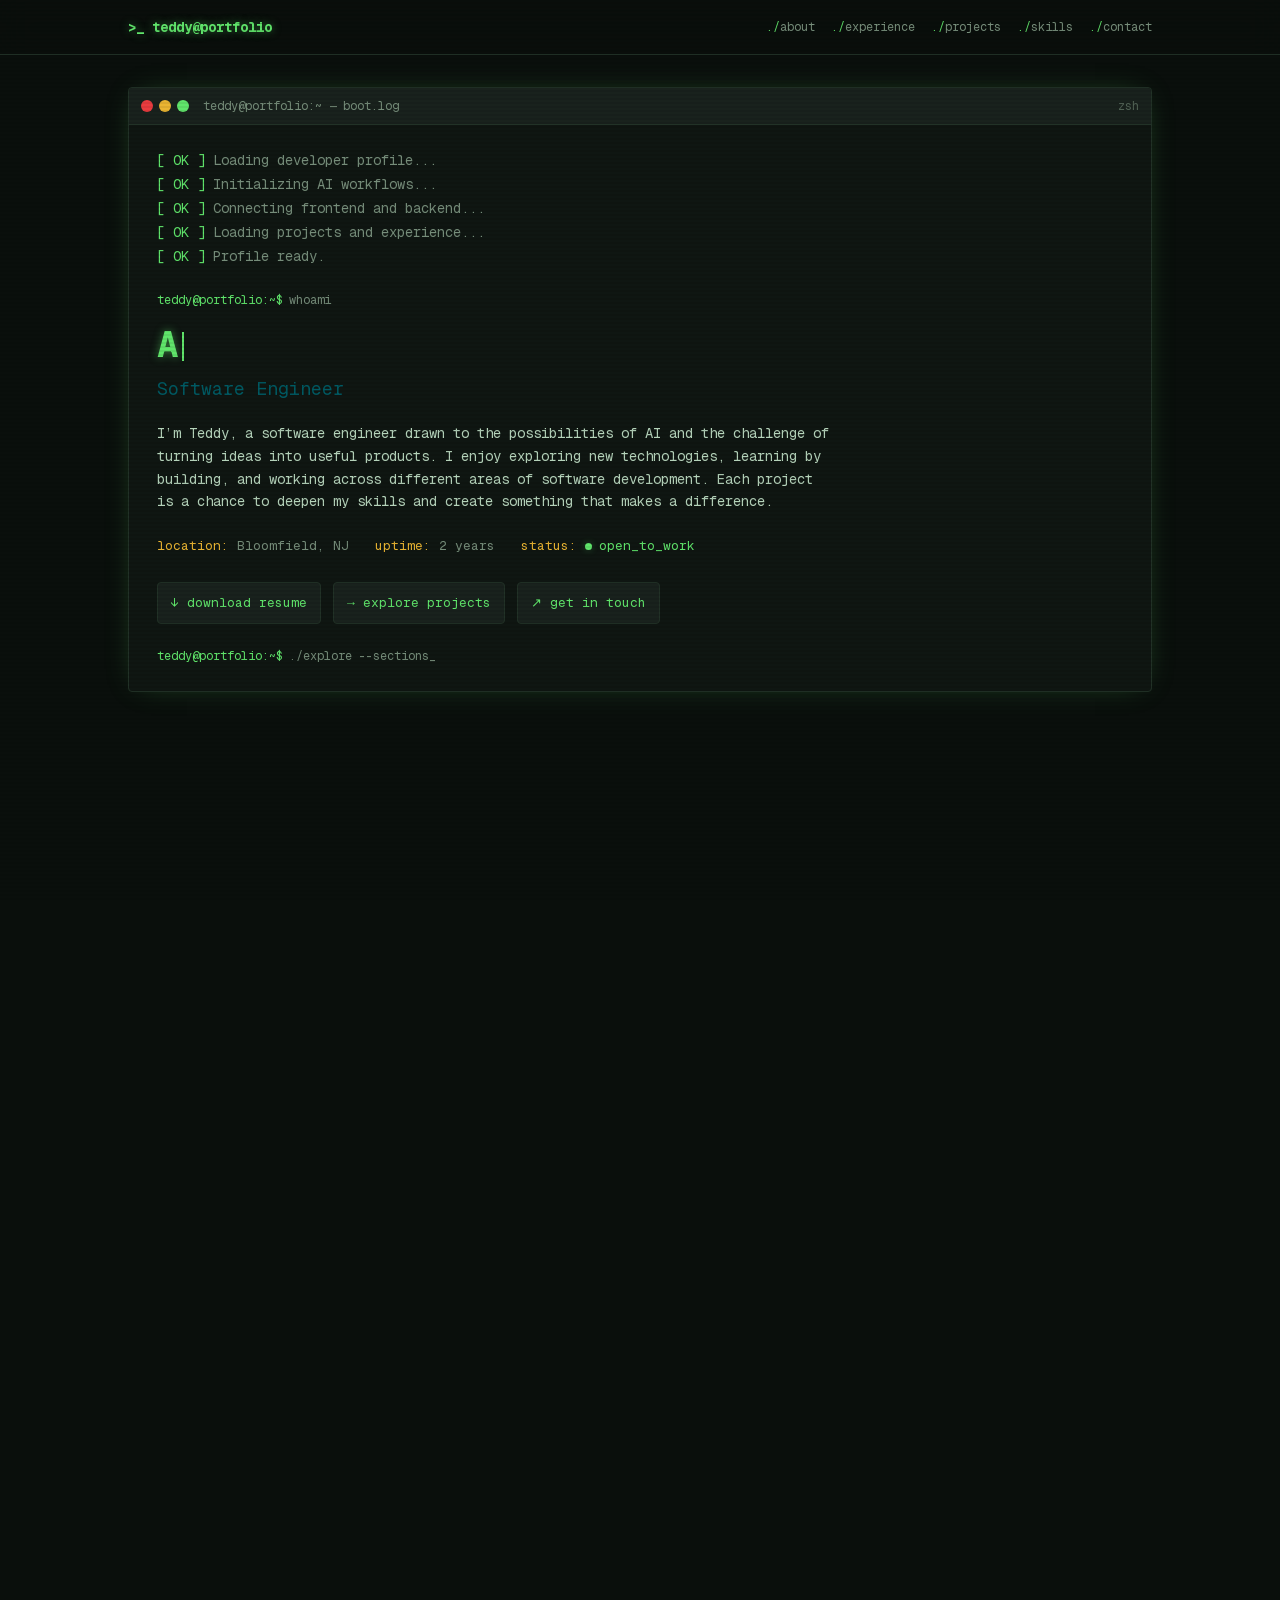
==== docs/index.html @ 69de21fc "Update experience terminal command" ====
<!doctype html><html lang="en"><head>
<meta charset="utf-8"><meta name="viewport" content="width=device-width,initial-scale=1">
<title>Teddy Luu | Software Engineer</title><meta name="description" content="Teddy Luu’s portfolio: AI platforms, full-stack engineering, and selected projects."><meta name="theme-color" content="#0a0f0c">
<link rel="icon" href="favicon.svg" type="image/svg+xml"><link rel="stylesheet" href="styles.css"><link rel="stylesheet" href="typewriter.css?v=2"><link rel="stylesheet" href="terminal.css?v=bio-typography">
<script src="boot-sequence.js?v=kata-sequence"></script></head><body><a class="skip" href="#main">Skip to content</a>
<header class="terminal-nav"><div class="nav-inner"><a class="wordmark" href="#about" aria-label="Anh Luu (Teddy) home">&gt;_ teddy@portfolio</a><nav aria-label="Main navigation"><a href="#about"><span class="nav-prefix">./</span>about</a><a href="#experience"><span class="nav-prefix">./</span>experience</a><a href="#work"><span class="nav-prefix">./</span>projects</a><a href="#tech-stack"><span class="nav-prefix">./</span>skills</a><a href="#contact"><span class="nav-prefix">./</span>contact</a></nav></div></header>
<main id="main" class="terminal-main">
<section id="about" class="terminal-window" aria-label="About Teddy"><header class="window-bar"><div class="window-dots" aria-hidden="true"><i></i><i></i><i></i></div><span>teddy@portfolio:~ — boot.log</span><span class="window-shell" aria-hidden="true">zsh</span></header><div class="window-body"><div class="boot-log" aria-label="Profile startup"><p class="boot-log-line" style="--boot-step:0"><span>[ OK ]</span> Loading developer profile...</p><p class="boot-log-line" style="--boot-step:1"><span>[ OK ]</span> Initializing AI workflows...</p><p class="boot-log-line" style="--boot-step:2"><span>[ OK ]</span> Connecting frontend and backend...</p><p class="boot-log-line" style="--boot-step:3"><span>[ OK ]</span> Loading projects and experience...</p><p class="boot-log-line" style="--boot-step:4"><span>[ OK ]</span> Profile ready.</p></div><p class="prompt whoami-prompt"><span>teddy@portfolio:~$</span> <code>whoami</code></p><h1 class="typed-heading" aria-label="Anh Luu (Teddy)"><span class="name-typewriter" data-typewriter="Anh Luu (Teddy)" aria-hidden="true"><span class="name-line"><span class="name-typed">Anh Luu (Teddy)</span><span class="name-cursor"></span></span></span></h1><p class="profile-role">Software Engineer</p><p class="bio">I’m Teddy, a software engineer drawn to the possibilities of AI and the challenge of turning ideas into useful products. I enjoy exploring new technologies, learning by building, and working across different areas of software development. Each project is a chance to deepen my skills and create something that makes a difference.</p><dl class="profile-meta"><div><dt>location:</dt><dd>Bloomfield, NJ</dd></div><div><dt>uptime:</dt><dd>2 years</dd></div><div><dt>status:</dt><dd class="work-status"><span class="status-dot" aria-hidden="true"></span>open_to_work</dd></div></dl><div class="boot-actions"><a href="Teddy_Luu_Resume.pdf?v=5e0f834089db" download>↓ download resume</a><a href="#work">→ explore projects</a><a href="mailto:anhluu1114@gmail.com">↗ get in touch</a></div><p class="boot-explore-prompt"><span>teddy@portfolio:~$</span> <a href="#experience" aria-label="Explore portfolio sections">./explore --sections<span class="explore-cursor" aria-hidden="true">_</span></a></p></div></section>
<section id="experience" class="terminal-window" aria-label="Experience"><header class="window-bar"><div class="window-dots" aria-hidden="true"><i></i><i></i><i></i></div><span>~/experience</span><span class="window-shell" aria-hidden="true">zsh</span></header><div class="window-body"><p class="prompt"><span>teddy@portfolio</span><b>:~$</b> <code>cat experience/career.log</code></p><div class="career-log"><article class="log-entry"><div class="log-meta"><span class="commit">01</span><span>Aug 2024 — Present</span></div><div class="log-body"><h3>Software Engineer · AI Platform</h3><p class="company">Venera AI</p><ul><li>Built an AI health-monitoring agent supporting 100K+ elderly patients, reducing manual follow-up work by 20%.</li><li>Increased active engagement by 10% through chatbot features including speech-to-text, prompt suggestions, uploads, and chat history.</li><li>Developed a reusable Next.js UI system and helped deliver sub-second load times with a 95+ Lighthouse score.</li></ul></div></article><article class="log-entry"><div class="log-meta"><span class="commit">02</span><span>Feb — Apr 2026</span></div><div class="log-body"><h3>Software Engineer Extern</h3><p class="company">Pfizer</p><ul><li>Built an automated Python OCR pipeline to extract medication and compliance fields, reducing manual processing time by 25%.</li><li>Combined LlamaIndex and Mistral retrieval with a Streamlit interface to analyze compliance documents and reduce evaluation time by 15%.</li></ul></div></article><article class="log-entry"><div class="log-meta"><span class="commit">03</span><span>Jun — Aug 2024</span></div><div class="log-body"><h3>Software Engineering Intern</h3><p class="company">Fundy.asia</p><ul><li>Developed modular React components and TypeScript hooks, reducing dashboard load time by 30% for 1,000+ users.</li><li>Built secure FastAPI services for transaction validation and cashback calculations, cutting manual reconciliation time by 25%.</li></ul></div></article><article class="log-entry"><div class="log-meta"><span class="commit">04</span><span>Aug — Dec 2023</span></div><div class="log-body"><h3>Undergraduate Researcher</h3><p class="company">Advancing Machine and Human Reasoning Lab</p><ul><li>Automated gameplay data normalization and feature extraction with Python and Pandas, reducing preparation time by 40%.</li><li>Built reproducible NumPy, scikit-learn, and Jupyter workflows to evaluate psychometric models alongside AI and LLM approaches.</li></ul></div></article><article class="log-entry"><div class="log-meta"><span class="commit">05</span><span>Jun — Aug 2022</span></div><div class="log-body"><h3>Software Engineering Intern</h3><p class="company">Baidu USA</p><ul><li>Benchmarked AI accelerators for an autonomous driving platform, measuring latency and TOPS across vendor evaluation boards.</li><li>Adapted PyTorch and Caffe inference pipelines and automated hardware evaluation workflows for Groq, Hailo, and Synopsys.</li></ul></div></article></div></div></section>
<section id="work" class="terminal-window" aria-label="Selected projects"><header class="window-bar"><div class="window-dots" aria-hidden="true"><i></i><i></i><i></i></div><span>~/projects</span><span class="window-shell" aria-hidden="true">zsh</span></header><div class="window-body"><p class="prompt"><span>teddy@portfolio</span><b>:~$</b> <code>ls projects/ --details</code></p><details class="project-folder"><summary><svg class="folder-icon" aria-hidden="true" xmlns="http://www.w3.org/2000/svg" width="16" height="16" viewBox="0 0 24 24" fill="none" stroke="currentColor" stroke-width="2" stroke-linecap="round" stroke-linejoin="round"><path d="M18 19a5 5 0 0 1-5-5v8"/><path d="M9 20H4a2 2 0 0 1-2-2V5a2 2 0 0 1 2-2h3.9a2 2 0 0 1 1.69.9l.81 1.2a2 2 0 0 0 1.67.9H20a2 2 0 0 1 2 2v5"/><circle cx="13" cy="12" r="2"/><circle cx="20" cy="19" r="2"/></svg><span>agentic-shopping-assistance/</span><span class="folder-note">AI AGENTS</span></summary><div class="folder-content"><div class="project-copy"><h3>Agentic Shopping Assistance</h3><p>A multi-agent shopping system that brings discovery, evidence-based reviews, and confident product comparisons together. Led a team of four.</p><div class="tags"><span>LangGraph</span><span>Amazon Nova</span><span>Next.js</span><span>RAG</span></div><a class="repo-link" href="https://devpost.com/software/agentic-shopping-assitance" target="_blank" rel="noopener noreferrer">View on Devpost ↗</a></div><a class="project-preview" href="https://devpost.com/software/agentic-shopping-assitance" target="_blank" rel="noopener noreferrer" aria-label="View Agentic Shopping Assistance"><div class="project-art shopping" aria-hidden="true"><div class="art-caption">MULTI-AGENT SHOPPING INTELLIGENCE</div><div class="agent-orbit"><div class="orbit o1"></div><div class="orbit o2"></div><div class="agent-core">a<span>✳</span></div><span class="node n1">Discover</span><span class="node n2">Compare</span><span class="node n3">Validate</span></div><span class="art-bottom">AMAZON NOVA AI HACKATHON</span><span class="round-arrow">↗</span></div></a></div></details><details class="project-folder"><summary><svg class="folder-icon" aria-hidden="true" xmlns="http://www.w3.org/2000/svg" width="16" height="16" viewBox="0 0 24 24" fill="none" stroke="currentColor" stroke-width="2" stroke-linecap="round" stroke-linejoin="round"><path d="M18 19a5 5 0 0 1-5-5v8"/><path d="M9 20H4a2 2 0 0 1-2-2V5a2 2 0 0 1 2-2h3.9a2 2 0 0 1 1.69.9l.81 1.2a2 2 0 0 0 1.67.9H20a2 2 0 0 1 2 2v5"/><circle cx="13" cy="12" r="2"/><circle cx="20" cy="19" r="2"/></svg><span>chrysos-trading-simulator/</span><span class="folder-note">MOBILE APP</span></summary><div class="folder-content"><div class="project-copy"><h3>Chrysos Trading Simulator</h3><p>A cross-platform paper-trading app with live crypto prices, portfolio tracking, and a virtual trading engine supporting 500+ simulated trades.</p><div class="tags"><span>React Native</span><span>TypeScript</span><span>Supabase</span><span>CoinGecko</span></div><a class="repo-link" href="https://github.com/anhluu14/chrysos-trading-simulator-app" target="_blank" rel="noopener noreferrer">View repository ↗</a></div><a class="project-preview" href="https://github.com/anhluu14/chrysos-trading-simulator-app" target="_blank" rel="noopener noreferrer" aria-label="View Chrysos Trading Simulator"><div class="project-art trading" aria-hidden="true"><div class="art-caption">CRYPTO PAPER TRADING</div><div class="trade-visual"><span class="trade-symbol">₿</span><svg viewBox="0 0 460 150" fill="none"><path d="M0 125L32 112L60 125L95 82L125 94L154 71L185 99L217 54L249 70L281 37L310 57L348 23L380 36L415 5L460 18" stroke="currentColor" stroke-width="3"/><path d="M0 145H460M0 95H460M0 45H460" stroke="currentColor" opacity=".12"/></svg><div class="trade-small">RESEARCH. TRADE. LEARN.</div></div><span class="art-bottom">CH R Y S O S <span class="tiny">/</span> TRADING SIMULATOR</span><span class="round-arrow">↗</span></div></a></div></details></div></section>
<section id="tech-stack" class="terminal-window" aria-label="Skills grouped by category"><header class="window-bar"><div class="window-dots" aria-hidden="true"><i></i><i></i><i></i></div><span>~/skills</span></header><div class="window-body grouped-skills"><p class="prompt"><span>teddy@portfolio</span><b>:~$</b> <code>ls -group-by=category skills/</code></p><div class="skill-group"><h3><span>group:</span> languages/*</h3><ul><li><span aria-hidden="true">✓</span> java</li><li><span aria-hidden="true">✓</span> python</li><li><span aria-hidden="true">✓</span> c</li><li><span aria-hidden="true">✓</span> c++</li><li><span aria-hidden="true">✓</span> c#</li><li><span aria-hidden="true">✓</span> javascript</li><li><span aria-hidden="true">✓</span> typescript</li><li><span aria-hidden="true">✓</span> bash</li><li><span aria-hidden="true">✓</span> swift</li><li><span aria-hidden="true">✓</span> go</li></ul></div><div class="skill-group"><h3><span>group:</span> frontend/*</h3><ul><li><span aria-hidden="true">✓</span> html</li><li><span aria-hidden="true">✓</span> css</li><li><span aria-hidden="true">✓</span> react</li><li><span aria-hidden="true">✓</span> next.js</li><li><span aria-hidden="true">✓</span> angular</li><li><span aria-hidden="true">✓</span> bootstrap</li></ul></div><div class="skill-group"><h3><span>group:</span> backend/*</h3><ul><li><span aria-hidden="true">✓</span> node.js</li><li><span aria-hidden="true">✓</span> express.js</li><li><span aria-hidden="true">✓</span> fastapi</li><li><span aria-hidden="true">✓</span> spring boot</li><li><span aria-hidden="true">✓</span> .net</li><li><span aria-hidden="true">✓</span> flask</li></ul></div><div class="skill-group"><h3><span>group:</span> mobile/*</h3><ul><li><span aria-hidden="true">✓</span> flutter</li><li><span aria-hidden="true">✓</span> react native</li></ul></div><div class="skill-group"><h3><span>group:</span> databases/*</h3><ul><li><span aria-hidden="true">✓</span> mysql</li><li><span aria-hidden="true">✓</span> firebase realtime</li></ul></div><div class="skill-group"><h3><span>group:</span> cloud_devops/*</h3><ul><li><span aria-hidden="true">✓</span> azure</li><li><span aria-hidden="true">✓</span> aws</li><li><span aria-hidden="true">✓</span> linux</li><li><span aria-hidden="true">✓</span> docker</li><li><span aria-hidden="true">✓</span> ci/cd</li></ul></div><div class="skill-group"><h3><span>group:</span> apis_testing/*</h3><ul><li><span aria-hidden="true">✓</span> websocket</li><li><span aria-hidden="true">✓</span> graphql</li><li><span aria-hidden="true">✓</span> junit</li><li><span aria-hidden="true">✓</span> mockito</li></ul></div><div class="skill-group"><h3><span>group:</span> ai_llm/*</h3><ul><li><span aria-hidden="true">✓</span> llamaindex</li><li><span aria-hidden="true">✓</span> google ai studio</li><li><span aria-hidden="true">✓</span> rag</li><li><span aria-hidden="true">✓</span> hugging face</li></ul></div><div class="skill-group"><h3><span>group:</span> machine_learning_data/*</h3><ul><li><span aria-hidden="true">✓</span> pytorch</li><li><span aria-hidden="true">✓</span> pandas</li><li><span aria-hidden="true">✓</span> tensorflow</li><li><span aria-hidden="true">✓</span> scikit-learn</li><li><span aria-hidden="true">✓</span> numpy</li><li><span aria-hidden="true">✓</span> opencv</li><li><span aria-hidden="true">✓</span> matlab</li></ul></div><p class="skills-end-prompt" aria-hidden="true"><span>$</span> <span class="skills-prompt-cursor">_</span></p></div></section>
<section id="contact" class="terminal-window" aria-label="Contact"><header class="window-bar"><div class="window-dots" aria-hidden="true"><i></i><i></i><i></i></div><span>~/contact</span></header><div class="window-body"><p class="prompt"><span>teddy@portfolio</span><b>:~$</b> <code>contact/init-connection.sh</code></p><p class="contact-intro">Open to software engineering and AI opportunities. Send a packet and I&#39;ll respond within one business day.</p><div class="contact-rows"><a href="mailto:anhluu1114@gmail.com"><svg class="contact-icon" viewBox="0 0 24 24" fill="none" stroke="currentColor" stroke-width="2" stroke-linecap="round" stroke-linejoin="round" aria-hidden="true"><rect x="2" y="4" width="20" height="16" rx="2"/><path d="m22 7-10 6L2 7"/></svg><span class="contact-kind">email</span><span class="contact-value">anhluu1114@gmail.com</span></a><a href="https://github.com/anhluu14" target="_blank" rel="noopener noreferrer"><svg class="contact-icon" viewBox="0 0 24 24" fill="none" stroke="currentColor" stroke-width="2" stroke-linecap="round" stroke-linejoin="round" aria-hidden="true"><path d="m18 16 4-4-4-4M6 8l-4 4 4 4m8.5-12-5 16"/></svg><span class="contact-kind">github</span><span class="contact-value">anhluu14</span></a><a href="https://linkedin.com/in/anh-tuan-luu" target="_blank" rel="noopener noreferrer"><svg class="contact-icon" viewBox="0 0 24 24" fill="none" stroke="currentColor" stroke-width="2" stroke-linecap="round" stroke-linejoin="round" aria-hidden="true"><circle cx="12" cy="12" r="10"/><path d="M12 2a14.5 14.5 0 0 0 0 20 14.5 14.5 0 0 0 0-20M2 12h20"/></svg><span class="contact-kind">linkedin</span><span class="contact-value">anh-tuan-luu</span></a></div></div></section>
<footer class="terminal-footer"><p><span class="footer-prompt">$</span> echo &quot;© 2026 Teddy. All rights reserved.&quot;</p></footer></main>
<script src="typewriter.js?v=kata-sequence" defer></script><script src="experience-reveal.js?v=kata-sequence" defer></script></body></html>
---- docs/styles.css ----
@import url('https://fonts.googleapis.com/css2?family=DM+Sans:wght@400;450;500;550;600;650;700&family=Instrument+Serif:ital@0;1&display=swap');
:root{--bg:#141414;--panel:#1c1c1c;--text:#eeeeee;--muted:#a3a3a3;--accent:#e5e5e5;--border:#343434}*{box-sizing:border-box}html{scroll-behavior:smooth;scroll-padding-top:35px}body{margin:0;background:var(--bg);color:var(--text);font-family:'DM Sans',sans-serif;font-size:16px;line-height:1.6}a{color:inherit;text-decoration:none}a:focus-visible{outline:2px solid var(--accent);outline-offset:7px}a,button{-webkit-tap-highlight-color:transparent}.wrap{width:min(1280px,88%);margin:auto}.nav{height:112px;display:flex;align-items:center;justify-content:space-between;border-bottom:1px solid var(--border)}.wordmark{font-weight:700;font-size:27px;letter-spacing:-1.4px}.wordmark span{color:var(--accent);margin-left:8px;font-size:32px;vertical-align:middle}.nav nav{display:flex;gap:35px;font-size:14px;color:var(--muted)}.nav a:hover{color:var(--accent)}.nav-contact{font-size:14px;border-bottom:1px solid #737373;padding:7px 0}.nav-contact span{margin-left:20px}.hero{padding-top:68px}.eyebrow{font-size:12px;letter-spacing:1.8px;font-weight:600;display:flex;align-items:center;gap:12px;color:var(--muted)}.line{width:28px;height:1px;background:var(--accent)}h1{font-size:clamp(58px,7.9vw,112px);font-weight:500;line-height:1.03;letter-spacing:-5px;margin:32px 0 38px;position:relative;max-width:1150px}.serif{font-family:'Instrument Serif',Georgia,serif;font-weight:400;font-style:italic;letter-spacing:-.035em;color:var(--accent)}.outline{color:var(--accent)}.hero-star{position:absolute;right:4%;top:26%;font-size:140px;font-weight:400;color:var(--accent);line-height:1;transform:rotate(10deg)}.hero-bottom{display:flex;align-items:center;gap:28px}.hero-bottom p{color:var(--muted);max-width:460px;margin:0 auto 0 0;font-size:17px;line-height:1.8}.button{background:var(--accent);color:var(--bg);padding:17px 24px;border-radius:4px;font-size:14px;font-weight:600;white-space:nowrap;transition:background .2s,transform .2s}.button:hover{background:#ffffff;transform:translateY(-2px)}.button span{margin-left:26px;font-size:20px}.text-link{font-size:14px;border-bottom:1px solid var(--border);padding-bottom:5px;white-space:nowrap}.text-link span{margin-left:15px}.hero-foot{display:flex;justify-content:space-between;font-size:11px;letter-spacing:1.3px;color:#929292;margin-top:70px;padding:23px 0}.hero-foot strong{font-weight:500;color:var(--text);margin-left:8px}.impact{border-top:1px solid var(--border);border-bottom:1px solid var(--border);background:#181818}.impact-grid{display:grid;grid-template-columns:1.2fr repeat(3,1fr);padding:35px 0;gap:35px;align-items:center}.impact-intro{font-size:17px}.impact-intro span{color:var(--muted)}.impact-grid>div:not(:first-child){border-left:1px solid var(--border);padding-left:35px}.impact strong{font-weight:500;font-size:39px;letter-spacing:-1.5px;line-height:1.3;display:block}.impact-grid>div>span{font-size:12px;color:var(--muted)}.section{padding-top:100px;padding-bottom:100px}h2{font-size:clamp(36px,4.2vw,58px);line-height:1.12;letter-spacing:-2px;font-weight:500;margin:24px 0}.section-head{display:flex;align-items:end;justify-content:space-between;margin-bottom:45px}.section-head h2{margin-bottom:0}.section-head>p{color:var(--muted);font-size:14px;margin-bottom:5px}.project-grid{display:grid;grid-template-columns:1fr 1fr;gap:36px}.project-art{border:1px solid var(--border);border-radius:12px;height:350px;position:relative;overflow:hidden;padding:26px;transition:filter .25s}.project:hover .project-art{filter:brightness(1.12)}.shopping{background:#b7a0d6;color:#322544}.trading{background:#293b36;color:#bee7c7}.art-caption{font-size:10px;letter-spacing:1.7px;font-weight:600}.art-bottom{position:absolute;left:26px;bottom:25px;font-size:10px;letter-spacing:1.4px}.round-arrow{position:absolute;right:22px;bottom:19px;border:1px solid currentColor;width:36px;height:36px;border-radius:50%;text-align:center;line-height:34px;font-size:20px}.agent-orbit{width:300px;height:230px;position:relative;margin:15px auto}.orbit{position:absolute;border:1px solid #7c639a;border-radius:50%;width:270px;height:155px;top:38px;left:15px;transform:rotate(-30deg)}.o2{transform:rotate(35deg)}.agent-core{position:absolute;top:63px;left:104px;background:#352743;color:#e3cffc;border-radius:24px;width:94px;height:94px;font-family:'Instrument Serif',serif;font-size:82px;line-height:80px;text-align:center;box-shadow:0 10px 30px #51337133}.agent-core span{position:absolute;font-family:serif;font-size:33px;right:10px;top:-9px}.node{position:absolute;font-size:11px;letter-spacing:.2px;border:1px solid #88709f;background:#cfbce6;padding:5px 15px;border-radius:20px}.n1{top:20px;left:30px}.n2{top:101px;right:-12px}.n3{bottom:4px;left:45px}.trade-visual{margin:20px auto;width:90%;position:relative}.trade-symbol{font-size:45px;font-weight:500;line-height:1.1}.trade-visual svg{display:block;width:100%;height:130px;margin-top:8px}.trade-small{font-size:10px;letter-spacing:2px;margin-top:8px;opacity:.7}.tiny{padding:0 8px;opacity:.5}.project-label{display:flex;align-items:center;justify-content:space-between;margin-top:23px}.project h3{font-size:21px;letter-spacing:-.6px;font-weight:500;margin:0}.project-label>span{font-size:12px;color:#929292}.project p{color:var(--muted);font-size:14px;line-height:1.8;max-width:540px}.tags{display:flex;flex-wrap:wrap;gap:8px;margin-top:20px}.tags span{font-size:11px;border:1px solid var(--border);padding:4px 11px;border-radius:3px;color:var(--muted)}.experience{border-top:1px solid var(--border);border-bottom:1px solid var(--border)}.experience-grid{display:grid;grid-template-columns:1fr 1.25fr;gap:70px}.experience-grid>div>p{color:var(--muted);max-width:300px}.role{border-top:1px solid var(--border);padding:25px 0}.role:first-child{padding-top:0;border:0}.role:last-child{padding-bottom:0}.role-top{display:flex;justify-content:space-between;align-items:center;gap:15px}.role h3{margin:0;font-weight:500;font-size:23px}.role-top span{font-size:12px;color:var(--muted);white-space:nowrap}.role h4{font-size:13px;font-weight:400;color:var(--accent);margin:4px 0 12px}.role p{font-size:14px;color:var(--muted);margin:0;line-height:1.8}.about{display:grid;grid-template-columns:1.1fr 1fr;gap:100px}.about>div>p{color:var(--muted);max-width:540px}.education{margin-top:35px;border-left:2px solid var(--accent);padding-left:20px}.education>span,.toolkit>div>span{display:block;color:var(--muted);font-size:11px;letter-spacing:1.4px;margin-bottom:8px}.education strong{font-size:16px;font-weight:500}.education p{font-size:13px;color:var(--muted);margin:3px 0}.toolkit{padding:32px;background:var(--panel);align-self:center}.toolkit h3{font-size:20px;font-weight:500;margin:0 0 24px}.toolkit>div{border-top:1px solid var(--border);padding-top:20px;margin-top:20px}.toolkit p{font-size:14px;line-height:1.9;margin:0;color:#d4d4d4}.contact{background:var(--panel);color:var(--text);border-top:1px solid var(--border);padding:72px 0 35px}.contact .eyebrow{color:#a3a3a3}.contact-title{display:block;font-size:clamp(50px,7.5vw,100px);line-height:1.05;font-weight:500;letter-spacing:-4px;margin:25px 0 50px;position:relative}.contact-title .serif{color:var(--text)}.contact-arrow{position:absolute;right:10px;top:20px;font-size:100px;font-weight:400;transition:transform .2s}.contact-title:hover .contact-arrow{transform:translate(8px,-8px)}.contact-bottom{display:flex;justify-content:space-between;border-top:1px solid #343434;padding-top:26px;font-size:14px}.contact-bottom>div{display:flex;gap:28px}.contact-bottom a:hover{text-decoration:underline}footer{display:flex;justify-content:space-between;padding:28px 0;font-size:11px;color:var(--muted)}.skip{position:fixed;top:-100px;left:20px;background:var(--accent);color:var(--bg);padding:15px;z-index:10}.skip:focus{top:10px}@media(min-width:1600px){.hero{padding-top:90px;padding-bottom:10px}}@media(max-width:1000px){h1{letter-spacing:-3px}.hero-star{font-size:105px;right:0}.hero-bottom{flex-wrap:wrap;gap:20px}.hero-bottom p{max-width:100%;flex-basis:100%;margin-bottom:5px}.impact-grid{gap:20px}.impact-grid>div:not(:first-child){padding-left:20px}.project-art{height:320px;padding:20px}.agent-orbit{transform:scale(.85);transform-origin:top center}.experience-grid{gap:40px;grid-template-columns:.85fr 1.2fr}.about{gap:45px}.role-top{flex-wrap:wrap;gap:0}.section-head>p{max-width:240px}.contact-title{letter-spacing:-2px}}@media(max-width:650px){.wrap{width:88%}.nav{height:85px}.wordmark{font-size:23px}.nav nav{gap:18px;font-size:12px}.nav nav a:last-child{display:none}.nav-contact{font-size:12px}.nav-contact span{margin-left:6px}.hero{padding-top:43px}.eyebrow{font-size:10px;letter-spacing:1.2px}h1{font-size:clamp(43px,10.5vw,68px);letter-spacing:-2px;margin:27px 0 28px}.hero-star{font-size:56px;top:33%;right:0}.hero-bottom p{font-size:16px}.button{padding:13px 18px}.button span{margin-left:14px}.text-link{font-size:12px}.hero-foot{margin-top:38px;font-size:9px;letter-spacing:.6px}.hero-foot>span:last-child{display:none}.impact-grid{grid-template-columns:1fr 1fr;gap:25px;padding:30px 0}.impact-grid>div:not(:first-child){padding:0;border:0}.impact-intro{font-size:15px}.impact strong{font-size:32px}.impact-grid>div>span{font-size:11px}.section{padding-top:65px;padding-bottom:65px}.section-head{display:block;margin-bottom:30px}.section-head>p{max-width:none;margin-top:20px}.section-head>p br{display:none}h2{font-size:39px;letter-spacing:-1.4px}.project-grid,.experience-grid,.about{grid-template-columns:1fr;gap:42px}.project-art{height:310px}.agent-orbit{transform:scale(.95)}.project h3{font-size:20px}.project p,.role p{font-size:15px}.role-top{justify-content:space-between;gap:5px}.role-top span{font-size:11px}.toolkit{padding:25px}.contact{padding-top:50px}.contact-title{font-size:clamp(40px,10vw,62px);letter-spacing:-1.5px;margin-bottom:35px}.contact-arrow{font-size:48px;top:-3px;right:0}.contact-bottom{display:block}.contact-bottom>div{margin-top:20px;gap:25px}footer{flex-wrap:wrap;gap:15px}footer>span:nth-child(2){display:none}}@media(prefers-reduced-motion:reduce){html{scroll-behavior:auto}*{transition:none!important}}
---- docs/typewriter.css ----
.typed-heading .name-typewriter{display:inline-block;position:relative;vertical-align:baseline;margin:0;color:inherit;font:inherit;letter-spacing:inherit;white-space:pre}
.typed-heading .name-line{margin:0;color:inherit;font:inherit;letter-spacing:inherit;vertical-align:baseline}
.typed-heading .name-line{display:inline-block;min-height:1em}
.typed-heading .name-typed{margin:0;color:inherit;font:inherit;letter-spacing:inherit;vertical-align:baseline}
.typed-heading .name-cursor{display:inline-block;position:absolute;width:2px;height:.82em;background:currentColor;margin:0 0 0 3px;top:.18em;font:inherit;animation:name-cursor-blink .8s step-end infinite}
@keyframes name-cursor-blink{0%,100%{opacity:1}50%{opacity:0}}
@media(prefers-reduced-motion:reduce){.typed-heading .name-cursor{animation:none}}

.typed-heading{font-size:clamp(22px,5vw,54px)}
.typed-heading .name-cursor{color:var(--accent)}
---- docs/terminal.css ----
:root{--bg:#0c100e;--panel:#121814;--text:#dce5dd;--muted:#95a297;--accent:#7ce99d;--border:#2b3830;--amber:#e9c16e}
html{scroll-padding-top:100px}body{background:var(--bg);font-family:'IBM Plex Mono',monospace;font-size:16px;line-height:1.7}
body::before{content:"";position:fixed;inset:0;pointer-events:none;z-index:5;background:repeating-linear-gradient(transparent 0,transparent 3px,#0000000b 3px,#0000000b 4px)}
.terminal-nav{position:sticky;top:0;z-index:10;background:#0c100ef0;border-bottom:1px solid var(--border);backdrop-filter:blur(16px)}
.nav-inner{max-width:1080px;margin:auto;display:flex;align-items:center;justify-content:space-between;padding:17px 28px;gap:30px}
.wordmark{font-family:inherit;font-size:17px;font-weight:600;letter-spacing:-.6px;color:var(--accent);white-space:nowrap;padding-right:10px}
.terminal-nav nav{display:flex;flex-wrap:wrap;gap:18px;font-size:13px}.terminal-nav nav a{color:var(--muted)}.terminal-nav nav a:hover,.terminal-nav nav a:focus-visible{color:var(--accent)}
.terminal-main{max-width:1080px;margin:auto;padding:32px 28px;display:flex;flex-direction:column;gap:26px}
.terminal-window{border:1px solid var(--border);background:var(--panel);border-radius:7px;overflow:hidden;box-shadow:0 0 30px -20px #7ce99d40;scroll-margin-top:0}
.window-bar{display:flex;gap:14px;align-items:center;padding:11px 16px;background:#1a231d;border-bottom:1px solid var(--border);font-size:12px;color:var(--muted);min-width:0}
.window-bar>span{overflow:hidden;text-overflow:ellipsis;white-space:nowrap}.window-dots{display:flex;gap:6px;flex-shrink:0}.window-dots i{width:10px;height:10px;border-radius:50%;background:#e2706c}.window-dots i:nth-child(2){background:#dfba63}.window-dots i:nth-child(3){background:#76cc8f}.window-shell{margin-left:auto;opacity:.6}
.window-body{padding:25px 28px}.prompt{display:flex;flex-wrap:wrap;gap:8px;align-items:baseline;font-size:13px;margin:0 0 24px;overflow-wrap:anywhere}.prompt>span{color:var(--accent)}.prompt b{font-weight:400;color:var(--muted)}.prompt code{font:inherit;color:var(--text)}
.boot-line{font-size:13px;color:var(--muted)}.boot-line>span{color:var(--accent);margin-right:10px}h1{font:600 clamp(34px,5vw,54px)/1.2 'IBM Plex Mono',monospace;letter-spacing:-2px;margin:15px 0 19px}.terminal-period{color:var(--accent)}.bio{font-size:16px;line-height:1.9;max-width:850px;color:#bfcac1;margin:0 0 22px}
.boot-meta{display:flex;gap:20px;font-size:13px;flex-wrap:wrap}.meta-label{color:var(--amber)}.boot-meta strong{font-weight:500;color:var(--accent)}.boot-actions{display:flex;gap:12px;flex-wrap:wrap;margin:25px 0 4px}.boot-actions a{border:1px solid var(--border);background:#1a231d;padding:9px 13px;border-radius:4px;font-size:13px;color:var(--accent)}.boot-actions a:hover{border-color:var(--accent);background:#203025}
.career-log{display:flex;flex-direction:column}.log-entry{display:grid;grid-template-columns:180px minmax(0,1fr);gap:25px;padding:25px 0;border-top:1px solid var(--border)}.log-entry:first-child{padding-top:0;border-top:0}.log-entry:last-child{padding-bottom:0}.log-meta{font-size:12px;color:var(--muted);display:flex;flex-direction:column;gap:8px}.commit{color:var(--amber)}.commit::before{content:"commit ";opacity:.6}.log-body{border-left:1px solid #3b5143;padding-left:24px}.log-body h3{font-size:17px;font-weight:600;line-height:1.5;margin:0}.log-body .company{font-size:14px;color:var(--accent);margin:4px 0 15px}.log-body ul{padding-left:18px;margin:0}.log-body li{font-size:14px;color:#b8c4bb;line-height:1.8;margin:8px 0}.log-body li::marker{color:var(--accent)}
.project-folder{border-top:1px solid var(--border);padding:15px 0}.project-folder:last-child{padding-bottom:0}.project-folder summary{display:flex;align-items:center;gap:12px;cursor:pointer;font-size:14px;color:var(--text);list-style:none;overflow-wrap:anywhere}.project-folder summary::-webkit-details-marker{display:none}.project-folder summary::before{content:"›";color:var(--accent);font-size:22px;transition:transform .2s}.project-folder[open] summary::before{transform:rotate(90deg)}.folder-icon{color:var(--amber);font-size:23px}.folder-note{margin-left:auto;color:var(--muted);font-size:10px;white-space:nowrap}.folder-content{display:grid;grid-template-columns:1.15fr 1fr;gap:24px;margin:22px 0 8px;padding-left:23px;border-left:1px solid var(--border)}.project-copy h3{font-size:18px;line-height:1.5;margin:0 0 12px;font-weight:500}.project-copy p{font-size:14px;color:var(--muted);line-height:1.8;margin:0}.tags{gap:6px;margin-top:17px}.tags span{background:#1a231d;border-color:var(--border);font-family:inherit;font-size:11px;padding:3px 8px}.repo-link{display:inline-block;color:var(--accent);font-size:13px;margin-top:20px}.repo-link:hover{text-decoration:underline}.project-preview{min-width:0;align-self:start}.project-art{height:250px;border-radius:5px;padding:17px;font-family:'DM Sans',sans-serif}.art-caption{font-size:9px}.art-bottom{font-size:8px;left:17px;bottom:17px;max-width:75%}.round-arrow{width:29px;height:29px;font-size:17px;line-height:27px;right:14px;bottom:12px}.agent-orbit{transform:scale(.7);transform-origin:top center;width:300px;left:50%;margin-left:-150px;margin-top:3px}.trade-visual{margin-top:9px}.trade-symbol{font-size:31px}.trade-visual svg{height:110px}.trade-small{font-size:8px}
.skills-body{padding-bottom:0}.gravity-toolkit{border:0;border-radius:0;background:transparent}.gravity-scene{height:390px;border:0}.tech-chip{font-family:'IBM Plex Mono',monospace;font-size:17px;padding:14px 20px}
.contact-intro{font-size:16px;margin:0 0 22px;color:#bfcac1}.contact-rows{display:flex;flex-direction:column;gap:10px}.contact-rows a{display:grid;grid-template-columns:90px minmax(0,1fr) 20px;gap:12px;align-items:center;padding:13px 16px;border:1px solid var(--border);background:#19221c;border-radius:4px;font-size:14px;transition:border-color .2s}.contact-rows a:hover{border-color:var(--accent)}.contact-kind{color:var(--amber);font-size:12px}.contact-rows a>span:nth-child(2){overflow-wrap:anywhere}.contact-rows a>span:last-child{color:var(--accent)}
.terminal-footer{display:flex;justify-content:space-between;padding:2px 0 16px;font-size:12px;color:var(--muted)}
@media(max-width:750px){.nav-inner{align-items:start;flex-direction:column;gap:10px;padding:14px 20px}.terminal-nav nav{gap:14px;font-size:12px}.terminal-main{padding:20px 16px;gap:20px}.window-body{padding:21px 20px}.log-entry{grid-template-columns:1fr;gap:12px}.log-meta{flex-direction:row;justify-content:space-between}.log-body{padding-left:16px}.folder-content{grid-template-columns:1fr}.project-art{height:270px}.project-preview{width:100%}.folder-note{display:none}.bio{font-size:15px}.skills-body{padding-bottom:0}.tech-chip{font-size:15px;padding:13px 16px}.contact-rows a{grid-template-columns:65px minmax(0,1fr) 14px;padding:12px 10px;gap:8px;font-size:12px}.contact-kind{font-size:11px}.prompt{font-size:12px}.window-bar{font-size:11px}.contact-intro{font-size:15px}}
@media(prefers-reduced-motion:reduce){html{scroll-behavior:auto}*{transition:none!important}}

.wordmark .terminal-name-prefix{font:inherit;color:inherit;margin:0;vertical-align:baseline;letter-spacing:inherit;white-space:pre}

@font-face{font-family:'Portfolio Geist Mono';font-style:normal;font-weight:100 900;font-display:swap;src:url('vendor/geist-mono-latin.woff2') format('woff2')}
h1.typed-heading{font-family:'Portfolio Geist Mono',monospace;font-size:1.875rem;font-weight:700;line-height:2.25rem;letter-spacing:normal;color:#60e56b;text-shadow:0 0 8px #60e56b80}
.typed-heading .name-typewriter{white-space:pre-wrap;max-width:100%}
.typed-heading .name-cursor{color:#60e56b}
@media(min-width:640px){h1.typed-heading{font-size:2.25rem;line-height:2.5rem}}

.profile-meta{display:flex;flex-wrap:wrap;gap:12px 26px;margin:18px 0 0;font-size:13px;color:var(--muted)}
.profile-meta>div{display:flex;align-items:center;gap:8px}.profile-meta dt{color:var(--amber)}.profile-meta dd{margin:0}.profile-meta .work-status{display:inline-flex;align-items:center;gap:7px;color:#60e56b}.status-dot{height:7px;width:7px;border-radius:50%;background:currentColor;box-shadow:0 0 7px #60e56b50}

.boot-log{display:flex;flex-direction:column;gap:4px;margin:0 0 24px;font-family:'Portfolio Geist Mono',monospace;font-weight:400;letter-spacing:normal}
.boot-log-line{margin:0;color:#768d7a;font-size:12px;line-height:16px}
.boot-log-line>span{color:#60e56b;margin-right:0;white-space:nowrap}
@media(min-width:640px){.boot-log-line{font-size:14px;line-height:20px}}
.boot-running .boot-log-line:not(.boot-visible){display:none}
.profile-pending #about .window-body>:not(.boot-log){display:none}
.profile-pending #about .window-body{min-height:240px}
.terminal-main>section:not(#about){transition:opacity .5s ease,transform .5s ease}
.boot-running .terminal-main>section:not(#about):not(.boot-window-visible){visibility:hidden;opacity:0;transform:translateY(16px);pointer-events:none}
.boot-running .terminal-footer{visibility:hidden}
@media(prefers-reduced-motion:reduce){.boot-running .terminal-main>section:not(#about):not(.boot-window-visible){transform:none}}
@media print{.profile-pending #about .window-body>:not(.boot-log),.boot-running .boot-log-line{display:revert!important}.boot-running .terminal-main>:not(#about){visibility:visible!important;opacity:1!important;transform:none!important}}

.profile-role{font-family:'Portfolio Geist Mono',monospace;font-size:1rem;line-height:1.6;color:#005a63;margin:0 0 18px}
h1.typed-heading{margin-bottom:10px}
@media(min-width:640px){.profile-role{font-size:1.125rem}}

#contact{background:#0f1612;border-color:#223227;box-shadow:0 0 30px -12px #60e56b30;font-family:'Portfolio Geist Mono',monospace}
#contact .window-bar{padding:8px 12px;background:#19221d;color:#768d7a;gap:14px;font-size:12px}
#contact .window-dots i{width:12px;height:12px}#contact .window-dots i:first-child{background:#ea3c3f}#contact .window-dots i:nth-child(2){background:#eab532}#contact .window-dots i:nth-child(3){background:#60e56b}
#contact .window-body{padding:16px}
#contact .prompt{font-size:12px;margin:0 0 12px;gap:8px}#contact .prompt>span{color:#60e56b}#contact .prompt b{color:#768d7a}#contact .prompt code{color:#c8e8cd}
#contact .contact-intro{font-size:14px;line-height:1.6;color:#c8e8cd;margin:0 0 20px}
#contact .contact-rows{gap:8px}
#contact .contact-rows a{grid-template-columns:16px 80px minmax(0,1fr);gap:12px;padding:8px 12px;background:#19221d66;border-color:#223227;border-radius:3px;font-size:14px;line-height:1.5}
#contact .contact-icon{width:16px;height:16px;color:#60e56b}
#contact .contact-kind{color:#eab532;font-size:12px}#contact .contact-rows .contact-value{color:#c8e8cd;overflow-wrap:anywhere}
#contact .contact-rows a:hover{border-color:#60e56b}#contact .contact-rows a:hover .contact-value{color:#60e56b}
.terminal-footer{justify-content:center;text-align:center;font-family:'Portfolio Geist Mono',monospace;font-size:12px;color:#768d7a;padding:10px 0 0}.terminal-footer p{margin:0}.footer-prompt{color:#60e56b}
@media(max-width:450px){#contact .contact-rows a{grid-template-columns:16px 62px minmax(0,1fr);gap:8px;font-size:12px}}

.grouped-skills{font-family:'Portfolio Geist Mono',monospace;padding:16px}
.grouped-skills .prompt{font-size:12px;margin-bottom:16px}
.skill-group{margin-bottom:20px}.skill-group:last-child{margin-bottom:0}
.skill-group h3{font:400 13px/1.6 'Portfolio Geist Mono',monospace;color:#1694a1;margin:0 0 7px}
.skill-group h3>span{color:#60e56b}
.skill-group ul{display:flex;flex-wrap:wrap;gap:8px;list-style:none;padding:0;margin:0 0 0 17px}
.skill-group li{display:inline-flex;align-items:center;gap:6px;border:1px solid #35453b;border-radius:3px;background:#19221d;padding:3px 9px;color:#c8e8cd;font-size:13px;line-height:1.5}
.skill-group li>span{color:#60e56b}

.skills-end-prompt{color:#60e56b;font:inherit;font-size:14px;margin:20px 0 0;white-space:pre}

.skills-end-prompt{font-family:"Portfolio Geist Mono",monospace;font-size:12px;line-height:20px;margin-top:20px}.skills-prompt-cursor{color:#c8e8cd;animation:name-cursor-blink 1s step-end infinite}@media(prefers-reduced-motion:reduce){.skills-prompt-cursor{animation:none}}

.terminal-window .prompt>span{font-family:"Portfolio Geist Mono",monospace;font-size:12px;font-weight:400;color:#60e56b}

.terminal-nav .wordmark{font-family:"Portfolio Geist Mono",monospace;font-size:14px;font-weight:700;line-height:20px;letter-spacing:normal;color:#60e56b}

#work .prompt + .project-folder{border-top:0;padding-top:0}

#about .whoami-prompt{font-family:"Portfolio Geist Mono",monospace;font-size:12px;line-height:20px;gap:6px;margin-bottom:12px}#about .whoami-prompt>span{color:#60e56b}#about .whoami-prompt code{color:#768d7a}

#experience .log-entry{opacity:1;transform:translateY(0) scale(1);transition:opacity .55s ease,transform .65s cubic-bezier(.2,.8,.2,1);transform-origin:center top}
#experience .log-entry.reveal-pending{opacity:0;transform:translateY(28px) scale(.97)}
@media(prefers-reduced-motion:reduce){#experience .log-entry,#experience .log-entry.reveal-pending{opacity:1;transform:none;transition:none}}
@media print{#experience .log-entry.reveal-pending{opacity:1;transform:none}}

.boot-explore-prompt{display:flex;flex-wrap:wrap;gap:6px;font-family:'Portfolio Geist Mono',monospace;font-size:12px;line-height:20px;margin:22px 0 0}
.boot-explore-prompt>span{color:#60e56b}.boot-explore-prompt>a{color:#768d7a}.boot-explore-prompt>a:hover{color:#c8e8cd}
.explore-cursor{animation:name-cursor-blink 1s step-end infinite}@media(prefers-reduced-motion:reduce){.explore-cursor{animation:none}}

/* Terminal palette and CRT finish adapted from KataTNT/portfolio. */
:root{color-scheme:dark;--bg:#0a0f0c;--panel:#0f1612;--text:#c8e8cd;--muted:#768d7a;--accent:#60e56b;--border:#223227;--amber:#eab532;--terminal-secondary:#19221d;--terminal-glow:#60e56b80}
@supports(color:oklch(0.16 0.01 160)){
  :root{--bg:oklch(0.16 0.01 160);--panel:oklch(0.19 0.012 160);--text:oklch(0.9 0.05 150);--muted:oklch(0.62 0.04 150);--accent:oklch(0.82 0.2 145);--border:oklch(0.3 0.03 155);--amber:oklch(0.8 0.15 85);--terminal-secondary:oklch(0.24 0.015 160);--terminal-glow:oklch(0.82 0.2 145 / .5)}
}
html,body{background:var(--bg);color:var(--text);font-family:'Portfolio Geist Mono',monospace;font-variant-ligatures:none;font-feature-settings:'liga' 0,'calt' 0,'dlig' 0;-webkit-font-smoothing:antialiased;-moz-osx-font-smoothing:grayscale}
body::before{z-index:50;background:repeating-linear-gradient(to bottom,transparent 0px,transparent 2px,rgba(0,0,0,.12) 3px,transparent 4px)}
.terminal-nav{background:var(--bg);background:color-mix(in srgb,var(--bg) 90%,transparent);border-color:var(--border)}
.terminal-window,#contact{background:var(--panel);border-color:var(--border);border-radius:4px;box-shadow:0 0 30px -12px #60e56b59}
@supports(color:oklch(0.82 0.2 145)){.terminal-window,#contact{box-shadow:0 0 30px -12px oklch(0.82 0.2 145 / .35)}}
.window-bar,#contact .window-bar{background:var(--terminal-secondary);color:var(--muted);border-color:var(--border);padding:8px 12px;font-size:12px}
.window-dots i,#contact .window-dots i{width:12px;height:12px}
.window-dots i:first-child,#contact .window-dots i:first-child{background:#ea3c3f}
.window-dots i:nth-child(2),#contact .window-dots i:nth-child(2){background:var(--amber)}
.window-dots i:nth-child(3),#contact .window-dots i:nth-child(3){background:var(--accent)}
h1.typed-heading,.terminal-nav .wordmark{color:var(--accent);text-shadow:0 0 8px var(--terminal-glow)}
.boot-log-line,.terminal-nav nav a{color:var(--muted)}
.boot-log-line>span,.terminal-window .prompt>span{color:var(--accent)}
.bio,.log-body li{color:var(--text);color:color-mix(in srgb,var(--text) 90%,transparent)}
.bio{font-family:'Portfolio Geist Mono',monospace;font-size:14px;font-weight:400;line-height:1.625;letter-spacing:normal;max-width:672px;text-wrap:pretty}
.boot-actions a,.tags span,.skill-group li{background:var(--terminal-secondary);border-color:var(--border)}
.boot-actions a:hover,.boot-actions a:focus-visible{border-color:var(--accent);box-shadow:0 0 12px -6px var(--terminal-glow)}
::selection{background:#60e56b40;color:var(--text)}
.terminal-nav nav{margin-left:auto;gap:4px 16px;font:400 12px/16px 'Portfolio Geist Mono',monospace}
.terminal-nav nav a{white-space:nowrap;transition:color .15s ease}
.terminal-nav nav .nav-prefix{color:var(--accent)}
.project-folder summary .folder-icon{width:16px;height:16px;flex-shrink:0;color:#005a63}
.terminal-nav nav a:hover,.terminal-nav nav a:focus-visible{color:var(--accent)}
@media(max-width:750px){.terminal-nav nav{margin-left:0}}
@media print{body::before{display:none}.terminal-window,#contact{box-shadow:none}h1.typed-heading,.terminal-nav .wordmark{text-shadow:none}}
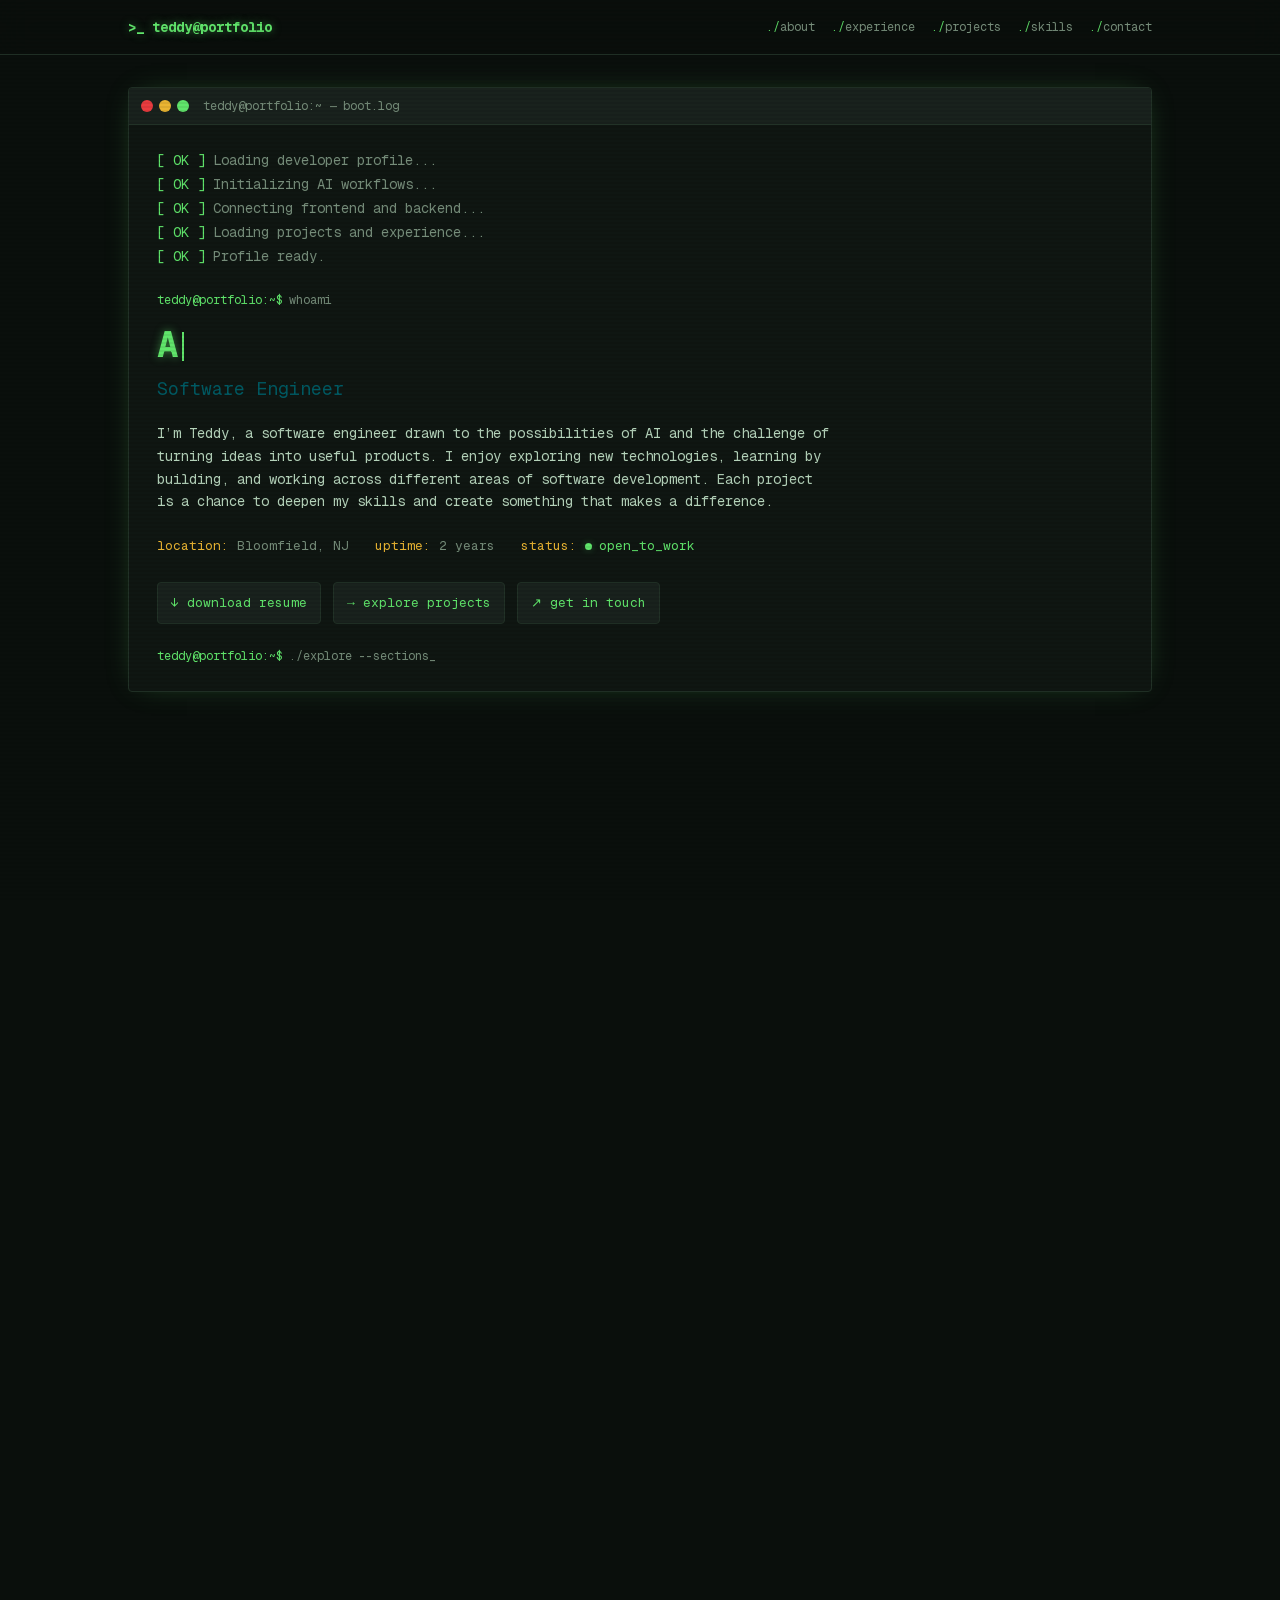
==== commit c8f020e5: "Remove zsh labels from section headers" ====
--- a/docs/index.html
+++ b/docs/index.html
@@ -5,9 +5,9 @@
 <script src="boot-sequence.js?v=kata-sequence"></script></head><body><a class="skip" href="#main">Skip to content</a>
 <header class="terminal-nav"><div class="nav-inner"><a class="wordmark" href="#about" aria-label="Anh Luu (Teddy) home">&gt;_ teddy@portfolio</a><nav aria-label="Main navigation"><a href="#about"><span class="nav-prefix">./</span>about</a><a href="#experience"><span class="nav-prefix">./</span>experience</a><a href="#work"><span class="nav-prefix">./</span>projects</a><a href="#tech-stack"><span class="nav-prefix">./</span>skills</a><a href="#contact"><span class="nav-prefix">./</span>contact</a></nav></div></header>
 <main id="main" class="terminal-main">
-<section id="about" class="terminal-window" aria-label="About Teddy"><header class="window-bar"><div class="window-dots" aria-hidden="true"><i></i><i></i><i></i></div><span>teddy@portfolio:~ — boot.log</span><span class="window-shell" aria-hidden="true">zsh</span></header><div class="window-body"><div class="boot-log" aria-label="Profile startup"><p class="boot-log-line" style="--boot-step:0"><span>[ OK ]</span> Loading developer profile...</p><p class="boot-log-line" style="--boot-step:1"><span>[ OK ]</span> Initializing AI workflows...</p><p class="boot-log-line" style="--boot-step:2"><span>[ OK ]</span> Connecting frontend and backend...</p><p class="boot-log-line" style="--boot-step:3"><span>[ OK ]</span> Loading projects and experience...</p><p class="boot-log-line" style="--boot-step:4"><span>[ OK ]</span> Profile ready.</p></div><p class="prompt whoami-prompt"><span>teddy@portfolio:~$</span> <code>whoami</code></p><h1 class="typed-heading" aria-label="Anh Luu (Teddy)"><span class="name-typewriter" data-typewriter="Anh Luu (Teddy)" aria-hidden="true"><span class="name-line"><span class="name-typed">Anh Luu (Teddy)</span><span class="name-cursor"></span></span></span></h1><p class="profile-role">Software Engineer</p><p class="bio">I’m Teddy, a software engineer drawn to the possibilities of AI and the challenge of turning ideas into useful products. I enjoy exploring new technologies, learning by building, and working across different areas of software development. Each project is a chance to deepen my skills and create something that makes a difference.</p><dl class="profile-meta"><div><dt>location:</dt><dd>Bloomfield, NJ</dd></div><div><dt>uptime:</dt><dd>2 years</dd></div><div><dt>status:</dt><dd class="work-status"><span class="status-dot" aria-hidden="true"></span>open_to_work</dd></div></dl><div class="boot-actions"><a href="Teddy_Luu_Resume.pdf?v=5e0f834089db" download>↓ download resume</a><a href="#work">→ explore projects</a><a href="mailto:anhluu1114@gmail.com">↗ get in touch</a></div><p class="boot-explore-prompt"><span>teddy@portfolio:~$</span> <a href="#experience" aria-label="Explore portfolio sections">./explore --sections<span class="explore-cursor" aria-hidden="true">_</span></a></p></div></section>
-<section id="experience" class="terminal-window" aria-label="Experience"><header class="window-bar"><div class="window-dots" aria-hidden="true"><i></i><i></i><i></i></div><span>~/experience</span><span class="window-shell" aria-hidden="true">zsh</span></header><div class="window-body"><p class="prompt"><span>teddy@portfolio</span><b>:~$</b> <code>cat experience/career.log</code></p><div class="career-log"><article class="log-entry"><div class="log-meta"><span class="commit">01</span><span>Aug 2024 — Present</span></div><div class="log-body"><h3>Software Engineer · AI Platform</h3><p class="company">Venera AI</p><ul><li>Built an AI health-monitoring agent supporting 100K+ elderly patients, reducing manual follow-up work by 20%.</li><li>Increased active engagement by 10% through chatbot features including speech-to-text, prompt suggestions, uploads, and chat history.</li><li>Developed a reusable Next.js UI system and helped deliver sub-second load times with a 95+ Lighthouse score.</li></ul></div></article><article class="log-entry"><div class="log-meta"><span class="commit">02</span><span>Feb — Apr 2026</span></div><div class="log-body"><h3>Software Engineer Extern</h3><p class="company">Pfizer</p><ul><li>Built an automated Python OCR pipeline to extract medication and compliance fields, reducing manual processing time by 25%.</li><li>Combined LlamaIndex and Mistral retrieval with a Streamlit interface to analyze compliance documents and reduce evaluation time by 15%.</li></ul></div></article><article class="log-entry"><div class="log-meta"><span class="commit">03</span><span>Jun — Aug 2024</span></div><div class="log-body"><h3>Software Engineering Intern</h3><p class="company">Fundy.asia</p><ul><li>Developed modular React components and TypeScript hooks, reducing dashboard load time by 30% for 1,000+ users.</li><li>Built secure FastAPI services for transaction validation and cashback calculations, cutting manual reconciliation time by 25%.</li></ul></div></article><article class="log-entry"><div class="log-meta"><span class="commit">04</span><span>Aug — Dec 2023</span></div><div class="log-body"><h3>Undergraduate Researcher</h3><p class="company">Advancing Machine and Human Reasoning Lab</p><ul><li>Automated gameplay data normalization and feature extraction with Python and Pandas, reducing preparation time by 40%.</li><li>Built reproducible NumPy, scikit-learn, and Jupyter workflows to evaluate psychometric models alongside AI and LLM approaches.</li></ul></div></article><article class="log-entry"><div class="log-meta"><span class="commit">05</span><span>Jun — Aug 2022</span></div><div class="log-body"><h3>Software Engineering Intern</h3><p class="company">Baidu USA</p><ul><li>Benchmarked AI accelerators for an autonomous driving platform, measuring latency and TOPS across vendor evaluation boards.</li><li>Adapted PyTorch and Caffe inference pipelines and automated hardware evaluation workflows for Groq, Hailo, and Synopsys.</li></ul></div></article></div></div></section>
-<section id="work" class="terminal-window" aria-label="Selected projects"><header class="window-bar"><div class="window-dots" aria-hidden="true"><i></i><i></i><i></i></div><span>~/projects</span><span class="window-shell" aria-hidden="true">zsh</span></header><div class="window-body"><p class="prompt"><span>teddy@portfolio</span><b>:~$</b> <code>ls projects/ --details</code></p><details class="project-folder"><summary><svg class="folder-icon" aria-hidden="true" xmlns="http://www.w3.org/2000/svg" width="16" height="16" viewBox="0 0 24 24" fill="none" stroke="currentColor" stroke-width="2" stroke-linecap="round" stroke-linejoin="round"><path d="M18 19a5 5 0 0 1-5-5v8"/><path d="M9 20H4a2 2 0 0 1-2-2V5a2 2 0 0 1 2-2h3.9a2 2 0 0 1 1.69.9l.81 1.2a2 2 0 0 0 1.67.9H20a2 2 0 0 1 2 2v5"/><circle cx="13" cy="12" r="2"/><circle cx="20" cy="19" r="2"/></svg><span>agentic-shopping-assistance/</span><span class="folder-note">AI AGENTS</span></summary><div class="folder-content"><div class="project-copy"><h3>Agentic Shopping Assistance</h3><p>A multi-agent shopping system that brings discovery, evidence-based reviews, and confident product comparisons together. Led a team of four.</p><div class="tags"><span>LangGraph</span><span>Amazon Nova</span><span>Next.js</span><span>RAG</span></div><a class="repo-link" href="https://devpost.com/software/agentic-shopping-assitance" target="_blank" rel="noopener noreferrer">View on Devpost ↗</a></div><a class="project-preview" href="https://devpost.com/software/agentic-shopping-assitance" target="_blank" rel="noopener noreferrer" aria-label="View Agentic Shopping Assistance"><div class="project-art shopping" aria-hidden="true"><div class="art-caption">MULTI-AGENT SHOPPING INTELLIGENCE</div><div class="agent-orbit"><div class="orbit o1"></div><div class="orbit o2"></div><div class="agent-core">a<span>✳</span></div><span class="node n1">Discover</span><span class="node n2">Compare</span><span class="node n3">Validate</span></div><span class="art-bottom">AMAZON NOVA AI HACKATHON</span><span class="round-arrow">↗</span></div></a></div></details><details class="project-folder"><summary><svg class="folder-icon" aria-hidden="true" xmlns="http://www.w3.org/2000/svg" width="16" height="16" viewBox="0 0 24 24" fill="none" stroke="currentColor" stroke-width="2" stroke-linecap="round" stroke-linejoin="round"><path d="M18 19a5 5 0 0 1-5-5v8"/><path d="M9 20H4a2 2 0 0 1-2-2V5a2 2 0 0 1 2-2h3.9a2 2 0 0 1 1.69.9l.81 1.2a2 2 0 0 0 1.67.9H20a2 2 0 0 1 2 2v5"/><circle cx="13" cy="12" r="2"/><circle cx="20" cy="19" r="2"/></svg><span>chrysos-trading-simulator/</span><span class="folder-note">MOBILE APP</span></summary><div class="folder-content"><div class="project-copy"><h3>Chrysos Trading Simulator</h3><p>A cross-platform paper-trading app with live crypto prices, portfolio tracking, and a virtual trading engine supporting 500+ simulated trades.</p><div class="tags"><span>React Native</span><span>TypeScript</span><span>Supabase</span><span>CoinGecko</span></div><a class="repo-link" href="https://github.com/anhluu14/chrysos-trading-simulator-app" target="_blank" rel="noopener noreferrer">View repository ↗</a></div><a class="project-preview" href="https://github.com/anhluu14/chrysos-trading-simulator-app" target="_blank" rel="noopener noreferrer" aria-label="View Chrysos Trading Simulator"><div class="project-art trading" aria-hidden="true"><div class="art-caption">CRYPTO PAPER TRADING</div><div class="trade-visual"><span class="trade-symbol">₿</span><svg viewBox="0 0 460 150" fill="none"><path d="M0 125L32 112L60 125L95 82L125 94L154 71L185 99L217 54L249 70L281 37L310 57L348 23L380 36L415 5L460 18" stroke="currentColor" stroke-width="3"/><path d="M0 145H460M0 95H460M0 45H460" stroke="currentColor" opacity=".12"/></svg><div class="trade-small">RESEARCH. TRADE. LEARN.</div></div><span class="art-bottom">CH R Y S O S <span class="tiny">/</span> TRADING SIMULATOR</span><span class="round-arrow">↗</span></div></a></div></details></div></section>
+<section id="about" class="terminal-window" aria-label="About Teddy"><header class="window-bar"><div class="window-dots" aria-hidden="true"><i></i><i></i><i></i></div><span>teddy@portfolio:~ — boot.log</span></header><div class="window-body"><div class="boot-log" aria-label="Profile startup"><p class="boot-log-line" style="--boot-step:0"><span>[ OK ]</span> Loading developer profile...</p><p class="boot-log-line" style="--boot-step:1"><span>[ OK ]</span> Initializing AI workflows...</p><p class="boot-log-line" style="--boot-step:2"><span>[ OK ]</span> Connecting frontend and backend...</p><p class="boot-log-line" style="--boot-step:3"><span>[ OK ]</span> Loading projects and experience...</p><p class="boot-log-line" style="--boot-step:4"><span>[ OK ]</span> Profile ready.</p></div><p class="prompt whoami-prompt"><span>teddy@portfolio:~$</span> <code>whoami</code></p><h1 class="typed-heading" aria-label="Anh Luu (Teddy)"><span class="name-typewriter" data-typewriter="Anh Luu (Teddy)" aria-hidden="true"><span class="name-line"><span class="name-typed">Anh Luu (Teddy)</span><span class="name-cursor"></span></span></span></h1><p class="profile-role">Software Engineer</p><p class="bio">I’m Teddy, a software engineer drawn to the possibilities of AI and the challenge of turning ideas into useful products. I enjoy exploring new technologies, learning by building, and working across different areas of software development. Each project is a chance to deepen my skills and create something that makes a difference.</p><dl class="profile-meta"><div><dt>location:</dt><dd>Bloomfield, NJ</dd></div><div><dt>uptime:</dt><dd>2 years</dd></div><div><dt>status:</dt><dd class="work-status"><span class="status-dot" aria-hidden="true"></span>open_to_work</dd></div></dl><div class="boot-actions"><a href="Teddy_Luu_Resume.pdf?v=5e0f834089db" download>↓ download resume</a><a href="#work">→ explore projects</a><a href="mailto:anhluu1114@gmail.com">↗ get in touch</a></div><p class="boot-explore-prompt"><span>teddy@portfolio:~$</span> <a href="#experience" aria-label="Explore portfolio sections">./explore --sections<span class="explore-cursor" aria-hidden="true">_</span></a></p></div></section>
+<section id="experience" class="terminal-window" aria-label="Experience"><header class="window-bar"><div class="window-dots" aria-hidden="true"><i></i><i></i><i></i></div><span>~/experience</span></header><div class="window-body"><p class="prompt"><span>teddy@portfolio</span><b>:~$</b> <code>cat experience/career.log</code></p><div class="career-log"><article class="log-entry"><div class="log-meta"><span class="commit">01</span><span>Aug 2024 — Present</span></div><div class="log-body"><h3>Software Engineer · AI Platform</h3><p class="company">Venera AI</p><ul><li>Built an AI health-monitoring agent supporting 100K+ elderly patients, reducing manual follow-up work by 20%.</li><li>Increased active engagement by 10% through chatbot features including speech-to-text, prompt suggestions, uploads, and chat history.</li><li>Developed a reusable Next.js UI system and helped deliver sub-second load times with a 95+ Lighthouse score.</li></ul></div></article><article class="log-entry"><div class="log-meta"><span class="commit">02</span><span>Feb — Apr 2026</span></div><div class="log-body"><h3>Software Engineer Extern</h3><p class="company">Pfizer</p><ul><li>Built an automated Python OCR pipeline to extract medication and compliance fields, reducing manual processing time by 25%.</li><li>Combined LlamaIndex and Mistral retrieval with a Streamlit interface to analyze compliance documents and reduce evaluation time by 15%.</li></ul></div></article><article class="log-entry"><div class="log-meta"><span class="commit">03</span><span>Jun — Aug 2024</span></div><div class="log-body"><h3>Software Engineering Intern</h3><p class="company">Fundy.asia</p><ul><li>Developed modular React components and TypeScript hooks, reducing dashboard load time by 30% for 1,000+ users.</li><li>Built secure FastAPI services for transaction validation and cashback calculations, cutting manual reconciliation time by 25%.</li></ul></div></article><article class="log-entry"><div class="log-meta"><span class="commit">04</span><span>Aug — Dec 2023</span></div><div class="log-body"><h3>Undergraduate Researcher</h3><p class="company">Advancing Machine and Human Reasoning Lab</p><ul><li>Automated gameplay data normalization and feature extraction with Python and Pandas, reducing preparation time by 40%.</li><li>Built reproducible NumPy, scikit-learn, and Jupyter workflows to evaluate psychometric models alongside AI and LLM approaches.</li></ul></div></article><article class="log-entry"><div class="log-meta"><span class="commit">05</span><span>Jun — Aug 2022</span></div><div class="log-body"><h3>Software Engineering Intern</h3><p class="company">Baidu USA</p><ul><li>Benchmarked AI accelerators for an autonomous driving platform, measuring latency and TOPS across vendor evaluation boards.</li><li>Adapted PyTorch and Caffe inference pipelines and automated hardware evaluation workflows for Groq, Hailo, and Synopsys.</li></ul></div></article></div></div></section>
+<section id="work" class="terminal-window" aria-label="Selected projects"><header class="window-bar"><div class="window-dots" aria-hidden="true"><i></i><i></i><i></i></div><span>~/projects</span></header><div class="window-body"><p class="prompt"><span>teddy@portfolio</span><b>:~$</b> <code>ls projects/ --details</code></p><details class="project-folder"><summary><svg class="folder-icon" aria-hidden="true" xmlns="http://www.w3.org/2000/svg" width="16" height="16" viewBox="0 0 24 24" fill="none" stroke="currentColor" stroke-width="2" stroke-linecap="round" stroke-linejoin="round"><path d="M18 19a5 5 0 0 1-5-5v8"/><path d="M9 20H4a2 2 0 0 1-2-2V5a2 2 0 0 1 2-2h3.9a2 2 0 0 1 1.69.9l.81 1.2a2 2 0 0 0 1.67.9H20a2 2 0 0 1 2 2v5"/><circle cx="13" cy="12" r="2"/><circle cx="20" cy="19" r="2"/></svg><span>agentic-shopping-assistance/</span><span class="folder-note">AI AGENTS</span></summary><div class="folder-content"><div class="project-copy"><h3>Agentic Shopping Assistance</h3><p>A multi-agent shopping system that brings discovery, evidence-based reviews, and confident product comparisons together. Led a team of four.</p><div class="tags"><span>LangGraph</span><span>Amazon Nova</span><span>Next.js</span><span>RAG</span></div><a class="repo-link" href="https://devpost.com/software/agentic-shopping-assitance" target="_blank" rel="noopener noreferrer">View on Devpost ↗</a></div><a class="project-preview" href="https://devpost.com/software/agentic-shopping-assitance" target="_blank" rel="noopener noreferrer" aria-label="View Agentic Shopping Assistance"><div class="project-art shopping" aria-hidden="true"><div class="art-caption">MULTI-AGENT SHOPPING INTELLIGENCE</div><div class="agent-orbit"><div class="orbit o1"></div><div class="orbit o2"></div><div class="agent-core">a<span>✳</span></div><span class="node n1">Discover</span><span class="node n2">Compare</span><span class="node n3">Validate</span></div><span class="art-bottom">AMAZON NOVA AI HACKATHON</span><span class="round-arrow">↗</span></div></a></div></details><details class="project-folder"><summary><svg class="folder-icon" aria-hidden="true" xmlns="http://www.w3.org/2000/svg" width="16" height="16" viewBox="0 0 24 24" fill="none" stroke="currentColor" stroke-width="2" stroke-linecap="round" stroke-linejoin="round"><path d="M18 19a5 5 0 0 1-5-5v8"/><path d="M9 20H4a2 2 0 0 1-2-2V5a2 2 0 0 1 2-2h3.9a2 2 0 0 1 1.69.9l.81 1.2a2 2 0 0 0 1.67.9H20a2 2 0 0 1 2 2v5"/><circle cx="13" cy="12" r="2"/><circle cx="20" cy="19" r="2"/></svg><span>chrysos-trading-simulator/</span><span class="folder-note">MOBILE APP</span></summary><div class="folder-content"><div class="project-copy"><h3>Chrysos Trading Simulator</h3><p>A cross-platform paper-trading app with live crypto prices, portfolio tracking, and a virtual trading engine supporting 500+ simulated trades.</p><div class="tags"><span>React Native</span><span>TypeScript</span><span>Supabase</span><span>CoinGecko</span></div><a class="repo-link" href="https://github.com/anhluu14/chrysos-trading-simulator-app" target="_blank" rel="noopener noreferrer">View repository ↗</a></div><a class="project-preview" href="https://github.com/anhluu14/chrysos-trading-simulator-app" target="_blank" rel="noopener noreferrer" aria-label="View Chrysos Trading Simulator"><div class="project-art trading" aria-hidden="true"><div class="art-caption">CRYPTO PAPER TRADING</div><div class="trade-visual"><span class="trade-symbol">₿</span><svg viewBox="0 0 460 150" fill="none"><path d="M0 125L32 112L60 125L95 82L125 94L154 71L185 99L217 54L249 70L281 37L310 57L348 23L380 36L415 5L460 18" stroke="currentColor" stroke-width="3"/><path d="M0 145H460M0 95H460M0 45H460" stroke="currentColor" opacity=".12"/></svg><div class="trade-small">RESEARCH. TRADE. LEARN.</div></div><span class="art-bottom">CH R Y S O S <span class="tiny">/</span> TRADING SIMULATOR</span><span class="round-arrow">↗</span></div></a></div></details></div></section>
 <section id="tech-stack" class="terminal-window" aria-label="Skills grouped by category"><header class="window-bar"><div class="window-dots" aria-hidden="true"><i></i><i></i><i></i></div><span>~/skills</span></header><div class="window-body grouped-skills"><p class="prompt"><span>teddy@portfolio</span><b>:~$</b> <code>ls -group-by=category skills/</code></p><div class="skill-group"><h3><span>group:</span> languages/*</h3><ul><li><span aria-hidden="true">✓</span> java</li><li><span aria-hidden="true">✓</span> python</li><li><span aria-hidden="true">✓</span> c</li><li><span aria-hidden="true">✓</span> c++</li><li><span aria-hidden="true">✓</span> c#</li><li><span aria-hidden="true">✓</span> javascript</li><li><span aria-hidden="true">✓</span> typescript</li><li><span aria-hidden="true">✓</span> bash</li><li><span aria-hidden="true">✓</span> swift</li><li><span aria-hidden="true">✓</span> go</li></ul></div><div class="skill-group"><h3><span>group:</span> frontend/*</h3><ul><li><span aria-hidden="true">✓</span> html</li><li><span aria-hidden="true">✓</span> css</li><li><span aria-hidden="true">✓</span> react</li><li><span aria-hidden="true">✓</span> next.js</li><li><span aria-hidden="true">✓</span> angular</li><li><span aria-hidden="true">✓</span> bootstrap</li></ul></div><div class="skill-group"><h3><span>group:</span> backend/*</h3><ul><li><span aria-hidden="true">✓</span> node.js</li><li><span aria-hidden="true">✓</span> express.js</li><li><span aria-hidden="true">✓</span> fastapi</li><li><span aria-hidden="true">✓</span> spring boot</li><li><span aria-hidden="true">✓</span> .net</li><li><span aria-hidden="true">✓</span> flask</li></ul></div><div class="skill-group"><h3><span>group:</span> mobile/*</h3><ul><li><span aria-hidden="true">✓</span> flutter</li><li><span aria-hidden="true">✓</span> react native</li></ul></div><div class="skill-group"><h3><span>group:</span> databases/*</h3><ul><li><span aria-hidden="true">✓</span> mysql</li><li><span aria-hidden="true">✓</span> firebase realtime</li></ul></div><div class="skill-group"><h3><span>group:</span> cloud_devops/*</h3><ul><li><span aria-hidden="true">✓</span> azure</li><li><span aria-hidden="true">✓</span> aws</li><li><span aria-hidden="true">✓</span> linux</li><li><span aria-hidden="true">✓</span> docker</li><li><span aria-hidden="true">✓</span> ci/cd</li></ul></div><div class="skill-group"><h3><span>group:</span> apis_testing/*</h3><ul><li><span aria-hidden="true">✓</span> websocket</li><li><span aria-hidden="true">✓</span> graphql</li><li><span aria-hidden="true">✓</span> junit</li><li><span aria-hidden="true">✓</span> mockito</li></ul></div><div class="skill-group"><h3><span>group:</span> ai_llm/*</h3><ul><li><span aria-hidden="true">✓</span> llamaindex</li><li><span aria-hidden="true">✓</span> google ai studio</li><li><span aria-hidden="true">✓</span> rag</li><li><span aria-hidden="true">✓</span> hugging face</li></ul></div><div class="skill-group"><h3><span>group:</span> machine_learning_data/*</h3><ul><li><span aria-hidden="true">✓</span> pytorch</li><li><span aria-hidden="true">✓</span> pandas</li><li><span aria-hidden="true">✓</span> tensorflow</li><li><span aria-hidden="true">✓</span> scikit-learn</li><li><span aria-hidden="true">✓</span> numpy</li><li><span aria-hidden="true">✓</span> opencv</li><li><span aria-hidden="true">✓</span> matlab</li></ul></div><p class="skills-end-prompt" aria-hidden="true"><span>$</span> <span class="skills-prompt-cursor">_</span></p></div></section>
 <section id="contact" class="terminal-window" aria-label="Contact"><header class="window-bar"><div class="window-dots" aria-hidden="true"><i></i><i></i><i></i></div><span>~/contact</span></header><div class="window-body"><p class="prompt"><span>teddy@portfolio</span><b>:~$</b> <code>contact/init-connection.sh</code></p><p class="contact-intro">Open to software engineering and AI opportunities. Send a packet and I&#39;ll respond within one business day.</p><div class="contact-rows"><a href="mailto:anhluu1114@gmail.com"><svg class="contact-icon" viewBox="0 0 24 24" fill="none" stroke="currentColor" stroke-width="2" stroke-linecap="round" stroke-linejoin="round" aria-hidden="true"><rect x="2" y="4" width="20" height="16" rx="2"/><path d="m22 7-10 6L2 7"/></svg><span class="contact-kind">email</span><span class="contact-value">anhluu1114@gmail.com</span></a><a href="https://github.com/anhluu14" target="_blank" rel="noopener noreferrer"><svg class="contact-icon" viewBox="0 0 24 24" fill="none" stroke="currentColor" stroke-width="2" stroke-linecap="round" stroke-linejoin="round" aria-hidden="true"><path d="m18 16 4-4-4-4M6 8l-4 4 4 4m8.5-12-5 16"/></svg><span class="contact-kind">github</span><span class="contact-value">anhluu14</span></a><a href="https://linkedin.com/in/anh-tuan-luu" target="_blank" rel="noopener noreferrer"><svg class="contact-icon" viewBox="0 0 24 24" fill="none" stroke="currentColor" stroke-width="2" stroke-linecap="round" stroke-linejoin="round" aria-hidden="true"><circle cx="12" cy="12" r="10"/><path d="M12 2a14.5 14.5 0 0 0 0 20 14.5 14.5 0 0 0 0-20M2 12h20"/></svg><span class="contact-kind">linkedin</span><span class="contact-value">anh-tuan-luu</span></a></div></div></section>
 <footer class="terminal-footer"><p><span class="footer-prompt">$</span> echo &quot;© 2026 Teddy. All rights reserved.&quot;</p></footer></main>
@@ -21,3 +21,4 @@
 
 
 
+
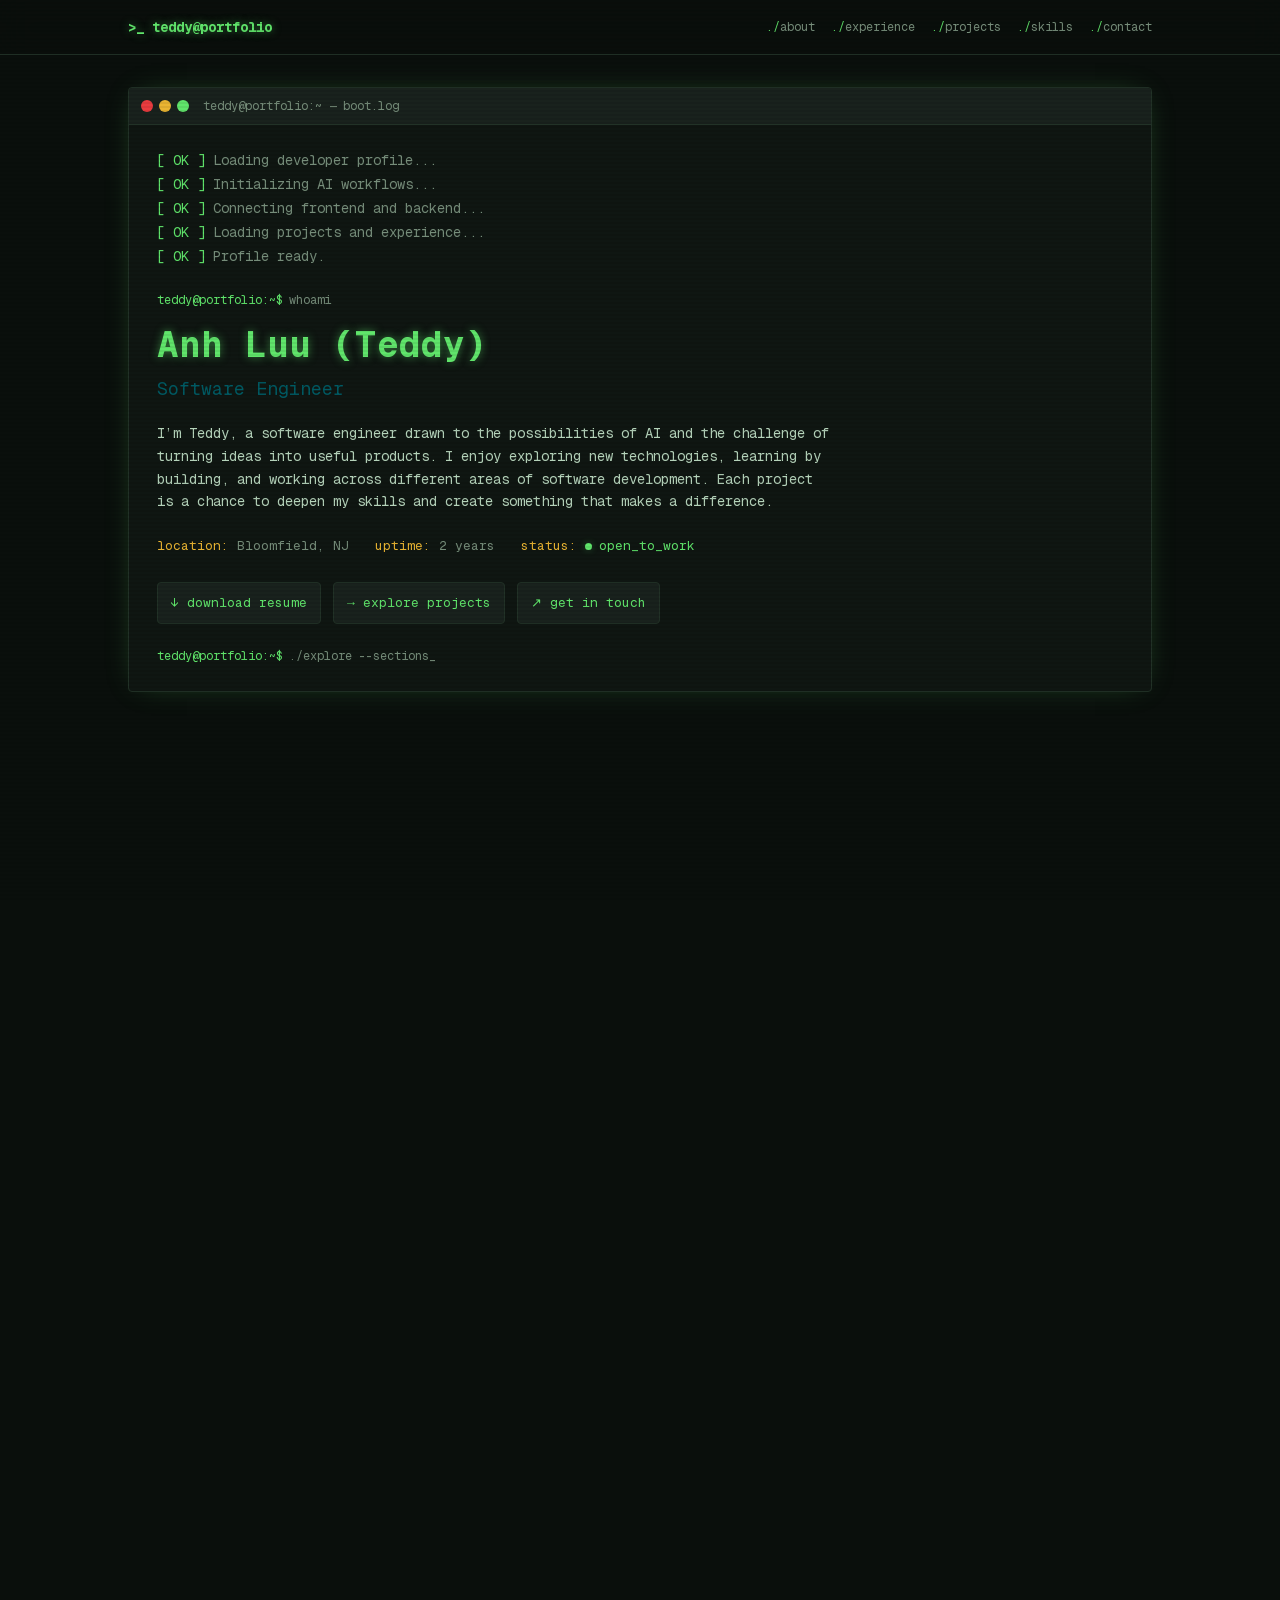
==== commit dfc0bc8e: "Show heading name without typewriter animation" ====
--- a/docs/index.html
+++ b/docs/index.html
@@ -5,13 +5,13 @@
 <script src="boot-sequence.js?v=kata-sequence"></script></head><body><a class="skip" href="#main">Skip to content</a>
 <header class="terminal-nav"><div class="nav-inner"><a class="wordmark" href="#about" aria-label="Anh Luu (Teddy) home">&gt;_ teddy@portfolio</a><nav aria-label="Main navigation"><a href="#about"><span class="nav-prefix">./</span>about</a><a href="#experience"><span class="nav-prefix">./</span>experience</a><a href="#work"><span class="nav-prefix">./</span>projects</a><a href="#tech-stack"><span class="nav-prefix">./</span>skills</a><a href="#contact"><span class="nav-prefix">./</span>contact</a></nav></div></header>
 <main id="main" class="terminal-main">
-<section id="about" class="terminal-window" aria-label="About Teddy"><header class="window-bar"><div class="window-dots" aria-hidden="true"><i></i><i></i><i></i></div><span>teddy@portfolio:~ — boot.log</span></header><div class="window-body"><div class="boot-log" aria-label="Profile startup"><p class="boot-log-line" style="--boot-step:0"><span>[ OK ]</span> Loading developer profile...</p><p class="boot-log-line" style="--boot-step:1"><span>[ OK ]</span> Initializing AI workflows...</p><p class="boot-log-line" style="--boot-step:2"><span>[ OK ]</span> Connecting frontend and backend...</p><p class="boot-log-line" style="--boot-step:3"><span>[ OK ]</span> Loading projects and experience...</p><p class="boot-log-line" style="--boot-step:4"><span>[ OK ]</span> Profile ready.</p></div><p class="prompt whoami-prompt"><span>teddy@portfolio:~$</span> <code>whoami</code></p><h1 class="typed-heading" aria-label="Anh Luu (Teddy)"><span class="name-typewriter" data-typewriter="Anh Luu (Teddy)" aria-hidden="true"><span class="name-line"><span class="name-typed">Anh Luu (Teddy)</span><span class="name-cursor"></span></span></span></h1><p class="profile-role">Software Engineer</p><p class="bio">I’m Teddy, a software engineer drawn to the possibilities of AI and the challenge of turning ideas into useful products. I enjoy exploring new technologies, learning by building, and working across different areas of software development. Each project is a chance to deepen my skills and create something that makes a difference.</p><dl class="profile-meta"><div><dt>location:</dt><dd>Bloomfield, NJ</dd></div><div><dt>uptime:</dt><dd>2 years</dd></div><div><dt>status:</dt><dd class="work-status"><span class="status-dot" aria-hidden="true"></span>open_to_work</dd></div></dl><div class="boot-actions"><a href="Teddy_Luu_Resume.pdf?v=5e0f834089db" download>↓ download resume</a><a href="#work">→ explore projects</a><a href="mailto:anhluu1114@gmail.com">↗ get in touch</a></div><p class="boot-explore-prompt"><span>teddy@portfolio:~$</span> <a href="#experience" aria-label="Explore portfolio sections">./explore --sections<span class="explore-cursor" aria-hidden="true">_</span></a></p></div></section>
+<section id="about" class="terminal-window" aria-label="About Teddy"><header class="window-bar"><div class="window-dots" aria-hidden="true"><i></i><i></i><i></i></div><span>teddy@portfolio:~ — boot.log</span></header><div class="window-body"><div class="boot-log" aria-label="Profile startup"><p class="boot-log-line" style="--boot-step:0"><span>[ OK ]</span> Loading developer profile...</p><p class="boot-log-line" style="--boot-step:1"><span>[ OK ]</span> Initializing AI workflows...</p><p class="boot-log-line" style="--boot-step:2"><span>[ OK ]</span> Connecting frontend and backend...</p><p class="boot-log-line" style="--boot-step:3"><span>[ OK ]</span> Loading projects and experience...</p><p class="boot-log-line" style="--boot-step:4"><span>[ OK ]</span> Profile ready.</p></div><p class="prompt whoami-prompt"><span>teddy@portfolio:~$</span> <code>whoami</code></p><h1 class="typed-heading">Anh Luu (Teddy)</h1><p class="profile-role">Software Engineer</p><p class="bio">I’m Teddy, a software engineer drawn to the possibilities of AI and the challenge of turning ideas into useful products. I enjoy exploring new technologies, learning by building, and working across different areas of software development. Each project is a chance to deepen my skills and create something that makes a difference.</p><dl class="profile-meta"><div><dt>location:</dt><dd>Bloomfield, NJ</dd></div><div><dt>uptime:</dt><dd>2 years</dd></div><div><dt>status:</dt><dd class="work-status"><span class="status-dot" aria-hidden="true"></span>open_to_work</dd></div></dl><div class="boot-actions"><a href="Teddy_Luu_Resume.pdf?v=5e0f834089db" download>↓ download resume</a><a href="#work">→ explore projects</a><a href="mailto:anhluu1114@gmail.com">↗ get in touch</a></div><p class="boot-explore-prompt"><span>teddy@portfolio:~$</span> <a href="#experience" aria-label="Explore portfolio sections">./explore --sections<span class="explore-cursor" aria-hidden="true">_</span></a></p></div></section>
 <section id="experience" class="terminal-window" aria-label="Experience"><header class="window-bar"><div class="window-dots" aria-hidden="true"><i></i><i></i><i></i></div><span>~/experience</span></header><div class="window-body"><p class="prompt"><span>teddy@portfolio</span><b>:~$</b> <code>cat experience/career.log</code></p><div class="career-log"><article class="log-entry"><div class="log-meta"><span class="commit">01</span><span>Aug 2024 — Present</span></div><div class="log-body"><h3>Software Engineer · AI Platform</h3><p class="company">Venera AI</p><ul><li>Built an AI health-monitoring agent supporting 100K+ elderly patients, reducing manual follow-up work by 20%.</li><li>Increased active engagement by 10% through chatbot features including speech-to-text, prompt suggestions, uploads, and chat history.</li><li>Developed a reusable Next.js UI system and helped deliver sub-second load times with a 95+ Lighthouse score.</li></ul></div></article><article class="log-entry"><div class="log-meta"><span class="commit">02</span><span>Feb — Apr 2026</span></div><div class="log-body"><h3>Software Engineer Extern</h3><p class="company">Pfizer</p><ul><li>Built an automated Python OCR pipeline to extract medication and compliance fields, reducing manual processing time by 25%.</li><li>Combined LlamaIndex and Mistral retrieval with a Streamlit interface to analyze compliance documents and reduce evaluation time by 15%.</li></ul></div></article><article class="log-entry"><div class="log-meta"><span class="commit">03</span><span>Jun — Aug 2024</span></div><div class="log-body"><h3>Software Engineering Intern</h3><p class="company">Fundy.asia</p><ul><li>Developed modular React components and TypeScript hooks, reducing dashboard load time by 30% for 1,000+ users.</li><li>Built secure FastAPI services for transaction validation and cashback calculations, cutting manual reconciliation time by 25%.</li></ul></div></article><article class="log-entry"><div class="log-meta"><span class="commit">04</span><span>Aug — Dec 2023</span></div><div class="log-body"><h3>Undergraduate Researcher</h3><p class="company">Advancing Machine and Human Reasoning Lab</p><ul><li>Automated gameplay data normalization and feature extraction with Python and Pandas, reducing preparation time by 40%.</li><li>Built reproducible NumPy, scikit-learn, and Jupyter workflows to evaluate psychometric models alongside AI and LLM approaches.</li></ul></div></article><article class="log-entry"><div class="log-meta"><span class="commit">05</span><span>Jun — Aug 2022</span></div><div class="log-body"><h3>Software Engineering Intern</h3><p class="company">Baidu USA</p><ul><li>Benchmarked AI accelerators for an autonomous driving platform, measuring latency and TOPS across vendor evaluation boards.</li><li>Adapted PyTorch and Caffe inference pipelines and automated hardware evaluation workflows for Groq, Hailo, and Synopsys.</li></ul></div></article></div></div></section>
 <section id="work" class="terminal-window" aria-label="Selected projects"><header class="window-bar"><div class="window-dots" aria-hidden="true"><i></i><i></i><i></i></div><span>~/projects</span></header><div class="window-body"><p class="prompt"><span>teddy@portfolio</span><b>:~$</b> <code>ls projects/ --details</code></p><details class="project-folder"><summary><svg class="folder-icon" aria-hidden="true" xmlns="http://www.w3.org/2000/svg" width="16" height="16" viewBox="0 0 24 24" fill="none" stroke="currentColor" stroke-width="2" stroke-linecap="round" stroke-linejoin="round"><path d="M18 19a5 5 0 0 1-5-5v8"/><path d="M9 20H4a2 2 0 0 1-2-2V5a2 2 0 0 1 2-2h3.9a2 2 0 0 1 1.69.9l.81 1.2a2 2 0 0 0 1.67.9H20a2 2 0 0 1 2 2v5"/><circle cx="13" cy="12" r="2"/><circle cx="20" cy="19" r="2"/></svg><span>agentic-shopping-assistance/</span><span class="folder-note">AI AGENTS</span></summary><div class="folder-content"><div class="project-copy"><h3>Agentic Shopping Assistance</h3><p>A multi-agent shopping system that brings discovery, evidence-based reviews, and confident product comparisons together. Led a team of four.</p><div class="tags"><span>LangGraph</span><span>Amazon Nova</span><span>Next.js</span><span>RAG</span></div><a class="repo-link" href="https://devpost.com/software/agentic-shopping-assitance" target="_blank" rel="noopener noreferrer">View on Devpost ↗</a></div><a class="project-preview" href="https://devpost.com/software/agentic-shopping-assitance" target="_blank" rel="noopener noreferrer" aria-label="View Agentic Shopping Assistance"><div class="project-art shopping" aria-hidden="true"><div class="art-caption">MULTI-AGENT SHOPPING INTELLIGENCE</div><div class="agent-orbit"><div class="orbit o1"></div><div class="orbit o2"></div><div class="agent-core">a<span>✳</span></div><span class="node n1">Discover</span><span class="node n2">Compare</span><span class="node n3">Validate</span></div><span class="art-bottom">AMAZON NOVA AI HACKATHON</span><span class="round-arrow">↗</span></div></a></div></details><details class="project-folder"><summary><svg class="folder-icon" aria-hidden="true" xmlns="http://www.w3.org/2000/svg" width="16" height="16" viewBox="0 0 24 24" fill="none" stroke="currentColor" stroke-width="2" stroke-linecap="round" stroke-linejoin="round"><path d="M18 19a5 5 0 0 1-5-5v8"/><path d="M9 20H4a2 2 0 0 1-2-2V5a2 2 0 0 1 2-2h3.9a2 2 0 0 1 1.69.9l.81 1.2a2 2 0 0 0 1.67.9H20a2 2 0 0 1 2 2v5"/><circle cx="13" cy="12" r="2"/><circle cx="20" cy="19" r="2"/></svg><span>chrysos-trading-simulator/</span><span class="folder-note">MOBILE APP</span></summary><div class="folder-content"><div class="project-copy"><h3>Chrysos Trading Simulator</h3><p>A cross-platform paper-trading app with live crypto prices, portfolio tracking, and a virtual trading engine supporting 500+ simulated trades.</p><div class="tags"><span>React Native</span><span>TypeScript</span><span>Supabase</span><span>CoinGecko</span></div><a class="repo-link" href="https://github.com/anhluu14/chrysos-trading-simulator-app" target="_blank" rel="noopener noreferrer">View repository ↗</a></div><a class="project-preview" href="https://github.com/anhluu14/chrysos-trading-simulator-app" target="_blank" rel="noopener noreferrer" aria-label="View Chrysos Trading Simulator"><div class="project-art trading" aria-hidden="true"><div class="art-caption">CRYPTO PAPER TRADING</div><div class="trade-visual"><span class="trade-symbol">₿</span><svg viewBox="0 0 460 150" fill="none"><path d="M0 125L32 112L60 125L95 82L125 94L154 71L185 99L217 54L249 70L281 37L310 57L348 23L380 36L415 5L460 18" stroke="currentColor" stroke-width="3"/><path d="M0 145H460M0 95H460M0 45H460" stroke="currentColor" opacity=".12"/></svg><div class="trade-small">RESEARCH. TRADE. LEARN.</div></div><span class="art-bottom">CH R Y S O S <span class="tiny">/</span> TRADING SIMULATOR</span><span class="round-arrow">↗</span></div></a></div></details></div></section>
 <section id="tech-stack" class="terminal-window" aria-label="Skills grouped by category"><header class="window-bar"><div class="window-dots" aria-hidden="true"><i></i><i></i><i></i></div><span>~/skills</span></header><div class="window-body grouped-skills"><p class="prompt"><span>teddy@portfolio</span><b>:~$</b> <code>ls -group-by=category skills/</code></p><div class="skill-group"><h3><span>group:</span> languages/*</h3><ul><li><span aria-hidden="true">✓</span> java</li><li><span aria-hidden="true">✓</span> python</li><li><span aria-hidden="true">✓</span> c</li><li><span aria-hidden="true">✓</span> c++</li><li><span aria-hidden="true">✓</span> c#</li><li><span aria-hidden="true">✓</span> javascript</li><li><span aria-hidden="true">✓</span> typescript</li><li><span aria-hidden="true">✓</span> bash</li><li><span aria-hidden="true">✓</span> swift</li><li><span aria-hidden="true">✓</span> go</li></ul></div><div class="skill-group"><h3><span>group:</span> frontend/*</h3><ul><li><span aria-hidden="true">✓</span> html</li><li><span aria-hidden="true">✓</span> css</li><li><span aria-hidden="true">✓</span> react</li><li><span aria-hidden="true">✓</span> next.js</li><li><span aria-hidden="true">✓</span> angular</li><li><span aria-hidden="true">✓</span> bootstrap</li></ul></div><div class="skill-group"><h3><span>group:</span> backend/*</h3><ul><li><span aria-hidden="true">✓</span> node.js</li><li><span aria-hidden="true">✓</span> express.js</li><li><span aria-hidden="true">✓</span> fastapi</li><li><span aria-hidden="true">✓</span> spring boot</li><li><span aria-hidden="true">✓</span> .net</li><li><span aria-hidden="true">✓</span> flask</li></ul></div><div class="skill-group"><h3><span>group:</span> mobile/*</h3><ul><li><span aria-hidden="true">✓</span> flutter</li><li><span aria-hidden="true">✓</span> react native</li></ul></div><div class="skill-group"><h3><span>group:</span> databases/*</h3><ul><li><span aria-hidden="true">✓</span> mysql</li><li><span aria-hidden="true">✓</span> firebase realtime</li></ul></div><div class="skill-group"><h3><span>group:</span> cloud_devops/*</h3><ul><li><span aria-hidden="true">✓</span> azure</li><li><span aria-hidden="true">✓</span> aws</li><li><span aria-hidden="true">✓</span> linux</li><li><span aria-hidden="true">✓</span> docker</li><li><span aria-hidden="true">✓</span> ci/cd</li></ul></div><div class="skill-group"><h3><span>group:</span> apis_testing/*</h3><ul><li><span aria-hidden="true">✓</span> websocket</li><li><span aria-hidden="true">✓</span> graphql</li><li><span aria-hidden="true">✓</span> junit</li><li><span aria-hidden="true">✓</span> mockito</li></ul></div><div class="skill-group"><h3><span>group:</span> ai_llm/*</h3><ul><li><span aria-hidden="true">✓</span> llamaindex</li><li><span aria-hidden="true">✓</span> google ai studio</li><li><span aria-hidden="true">✓</span> rag</li><li><span aria-hidden="true">✓</span> hugging face</li></ul></div><div class="skill-group"><h3><span>group:</span> machine_learning_data/*</h3><ul><li><span aria-hidden="true">✓</span> pytorch</li><li><span aria-hidden="true">✓</span> pandas</li><li><span aria-hidden="true">✓</span> tensorflow</li><li><span aria-hidden="true">✓</span> scikit-learn</li><li><span aria-hidden="true">✓</span> numpy</li><li><span aria-hidden="true">✓</span> opencv</li><li><span aria-hidden="true">✓</span> matlab</li></ul></div><p class="skills-end-prompt" aria-hidden="true"><span>$</span> <span class="skills-prompt-cursor">_</span></p></div></section>
 <section id="contact" class="terminal-window" aria-label="Contact"><header class="window-bar"><div class="window-dots" aria-hidden="true"><i></i><i></i><i></i></div><span>~/contact</span></header><div class="window-body"><p class="prompt"><span>teddy@portfolio</span><b>:~$</b> <code>contact/init-connection.sh</code></p><p class="contact-intro">Open to software engineering and AI opportunities. Send a packet and I&#39;ll respond within one business day.</p><div class="contact-rows"><a href="mailto:anhluu1114@gmail.com"><svg class="contact-icon" viewBox="0 0 24 24" fill="none" stroke="currentColor" stroke-width="2" stroke-linecap="round" stroke-linejoin="round" aria-hidden="true"><rect x="2" y="4" width="20" height="16" rx="2"/><path d="m22 7-10 6L2 7"/></svg><span class="contact-kind">email</span><span class="contact-value">anhluu1114@gmail.com</span></a><a href="https://github.com/anhluu14" target="_blank" rel="noopener noreferrer"><svg class="contact-icon" viewBox="0 0 24 24" fill="none" stroke="currentColor" stroke-width="2" stroke-linecap="round" stroke-linejoin="round" aria-hidden="true"><path d="m18 16 4-4-4-4M6 8l-4 4 4 4m8.5-12-5 16"/></svg><span class="contact-kind">github</span><span class="contact-value">anhluu14</span></a><a href="https://linkedin.com/in/anh-tuan-luu" target="_blank" rel="noopener noreferrer"><svg class="contact-icon" viewBox="0 0 24 24" fill="none" stroke="currentColor" stroke-width="2" stroke-linecap="round" stroke-linejoin="round" aria-hidden="true"><circle cx="12" cy="12" r="10"/><path d="M12 2a14.5 14.5 0 0 0 0 20 14.5 14.5 0 0 0 0-20M2 12h20"/></svg><span class="contact-kind">linkedin</span><span class="contact-value">anh-tuan-luu</span></a></div></div></section>
 <footer class="terminal-footer"><p><span class="footer-prompt">$</span> echo &quot;© 2026 Teddy. All rights reserved.&quot;</p></footer></main>
-<script src="typewriter.js?v=kata-sequence" defer></script><script src="experience-reveal.js?v=kata-sequence" defer></script></body></html>
+<script src="experience-reveal.js?v=kata-sequence" defer></script></body></html>
 
 
 
@@ -22,3 +22,4 @@
 
 
 
+
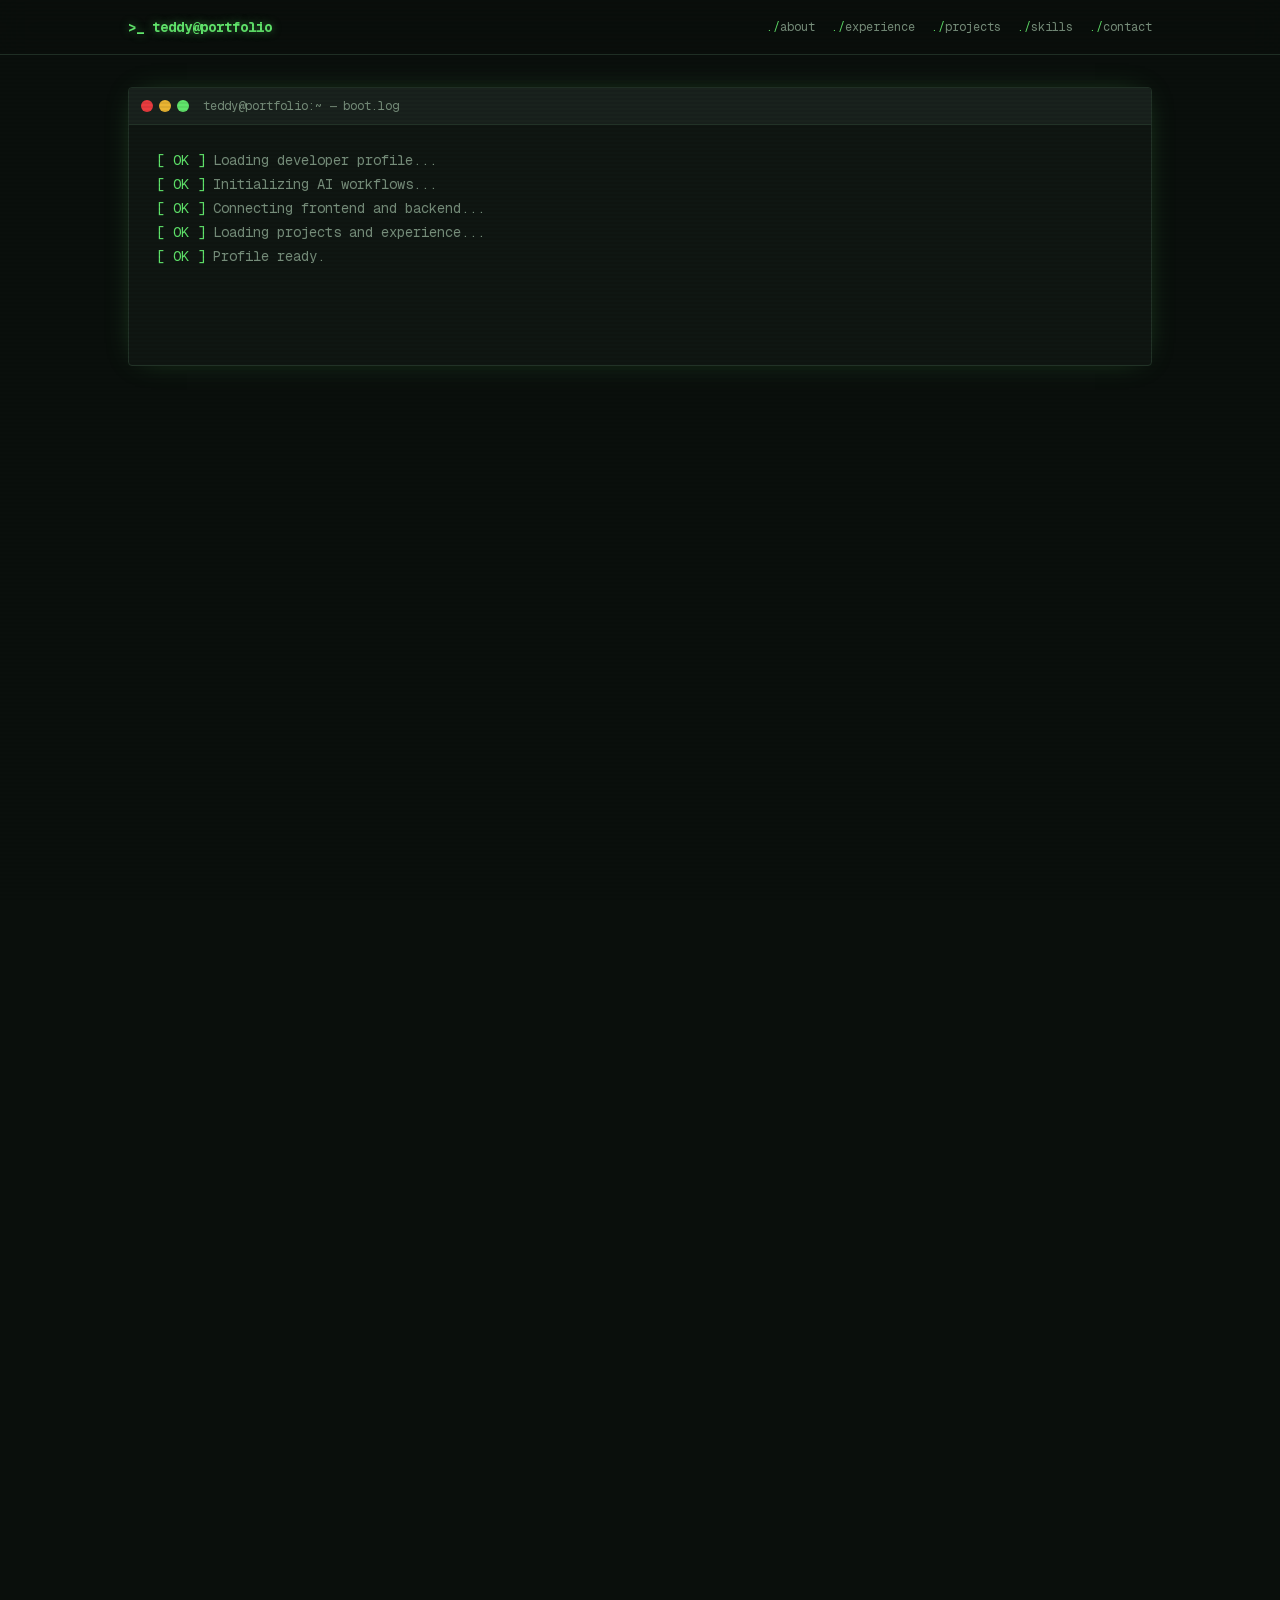
==== commit 496ee75d: "Replace project artwork with supplied application screenshots" ====
--- a/docs/index.html
+++ b/docs/index.html
@@ -1,13 +1,13 @@
 <!doctype html><html lang="en"><head>
 <meta charset="utf-8"><meta name="viewport" content="width=device-width,initial-scale=1">
 <title>Teddy Luu | Software Engineer</title><meta name="description" content="Teddy Luu’s portfolio: AI platforms, full-stack engineering, and selected projects."><meta name="theme-color" content="#0a0f0c">
-<link rel="icon" href="favicon.svg" type="image/svg+xml"><link rel="stylesheet" href="styles.css"><link rel="stylesheet" href="typewriter.css?v=2"><link rel="stylesheet" href="terminal.css?v=bio-typography">
+<link rel="icon" href="favicon.svg" type="image/svg+xml"><link rel="stylesheet" href="styles.css"><link rel="stylesheet" href="typewriter.css?v=2"><link rel="stylesheet" href="terminal.css?v=project-screenshots">
 <script src="boot-sequence.js?v=kata-sequence"></script></head><body><a class="skip" href="#main">Skip to content</a>
 <header class="terminal-nav"><div class="nav-inner"><a class="wordmark" href="#about" aria-label="Anh Luu (Teddy) home">&gt;_ teddy@portfolio</a><nav aria-label="Main navigation"><a href="#about"><span class="nav-prefix">./</span>about</a><a href="#experience"><span class="nav-prefix">./</span>experience</a><a href="#work"><span class="nav-prefix">./</span>projects</a><a href="#tech-stack"><span class="nav-prefix">./</span>skills</a><a href="#contact"><span class="nav-prefix">./</span>contact</a></nav></div></header>
 <main id="main" class="terminal-main">
 <section id="about" class="terminal-window" aria-label="About Teddy"><header class="window-bar"><div class="window-dots" aria-hidden="true"><i></i><i></i><i></i></div><span>teddy@portfolio:~ — boot.log</span></header><div class="window-body"><div class="boot-log" aria-label="Profile startup"><p class="boot-log-line" style="--boot-step:0"><span>[ OK ]</span> Loading developer profile...</p><p class="boot-log-line" style="--boot-step:1"><span>[ OK ]</span> Initializing AI workflows...</p><p class="boot-log-line" style="--boot-step:2"><span>[ OK ]</span> Connecting frontend and backend...</p><p class="boot-log-line" style="--boot-step:3"><span>[ OK ]</span> Loading projects and experience...</p><p class="boot-log-line" style="--boot-step:4"><span>[ OK ]</span> Profile ready.</p></div><p class="prompt whoami-prompt"><span>teddy@portfolio:~$</span> <code>whoami</code></p><h1 class="typed-heading">Anh Luu (Teddy)</h1><p class="profile-role">Software Engineer</p><p class="bio">I’m Teddy, a software engineer drawn to the possibilities of AI and the challenge of turning ideas into useful products. I enjoy exploring new technologies, learning by building, and working across different areas of software development. Each project is a chance to deepen my skills and create something that makes a difference.</p><dl class="profile-meta"><div><dt>location:</dt><dd>Bloomfield, NJ</dd></div><div><dt>uptime:</dt><dd>2 years</dd></div><div><dt>status:</dt><dd class="work-status"><span class="status-dot" aria-hidden="true"></span>open_to_work</dd></div></dl><div class="boot-actions"><a href="Teddy_Luu_Resume.pdf?v=5e0f834089db" download>↓ download resume</a><a href="#work">→ explore projects</a><a href="mailto:anhluu1114@gmail.com">↗ get in touch</a></div><p class="boot-explore-prompt"><span>teddy@portfolio:~$</span> <a href="#experience" aria-label="Explore portfolio sections">./explore --sections<span class="explore-cursor" aria-hidden="true">_</span></a></p></div></section>
 <section id="experience" class="terminal-window" aria-label="Experience"><header class="window-bar"><div class="window-dots" aria-hidden="true"><i></i><i></i><i></i></div><span>~/experience</span></header><div class="window-body"><p class="prompt"><span>teddy@portfolio</span><b>:~$</b> <code>cat experience/career.log</code></p><div class="career-log"><article class="log-entry"><div class="log-meta"><span class="commit">01</span><span>Aug 2024 — Present</span></div><div class="log-body"><h3>Software Engineer · AI Platform</h3><p class="company">Venera AI</p><ul><li>Built an AI health-monitoring agent supporting 100K+ elderly patients, reducing manual follow-up work by 20%.</li><li>Increased active engagement by 10% through chatbot features including speech-to-text, prompt suggestions, uploads, and chat history.</li><li>Developed a reusable Next.js UI system and helped deliver sub-second load times with a 95+ Lighthouse score.</li></ul></div></article><article class="log-entry"><div class="log-meta"><span class="commit">02</span><span>Feb — Apr 2026</span></div><div class="log-body"><h3>Software Engineer Extern</h3><p class="company">Pfizer</p><ul><li>Built an automated Python OCR pipeline to extract medication and compliance fields, reducing manual processing time by 25%.</li><li>Combined LlamaIndex and Mistral retrieval with a Streamlit interface to analyze compliance documents and reduce evaluation time by 15%.</li></ul></div></article><article class="log-entry"><div class="log-meta"><span class="commit">03</span><span>Jun — Aug 2024</span></div><div class="log-body"><h3>Software Engineering Intern</h3><p class="company">Fundy.asia</p><ul><li>Developed modular React components and TypeScript hooks, reducing dashboard load time by 30% for 1,000+ users.</li><li>Built secure FastAPI services for transaction validation and cashback calculations, cutting manual reconciliation time by 25%.</li></ul></div></article><article class="log-entry"><div class="log-meta"><span class="commit">04</span><span>Aug — Dec 2023</span></div><div class="log-body"><h3>Undergraduate Researcher</h3><p class="company">Advancing Machine and Human Reasoning Lab</p><ul><li>Automated gameplay data normalization and feature extraction with Python and Pandas, reducing preparation time by 40%.</li><li>Built reproducible NumPy, scikit-learn, and Jupyter workflows to evaluate psychometric models alongside AI and LLM approaches.</li></ul></div></article><article class="log-entry"><div class="log-meta"><span class="commit">05</span><span>Jun — Aug 2022</span></div><div class="log-body"><h3>Software Engineering Intern</h3><p class="company">Baidu USA</p><ul><li>Benchmarked AI accelerators for an autonomous driving platform, measuring latency and TOPS across vendor evaluation boards.</li><li>Adapted PyTorch and Caffe inference pipelines and automated hardware evaluation workflows for Groq, Hailo, and Synopsys.</li></ul></div></article></div></div></section>
-<section id="work" class="terminal-window" aria-label="Selected projects"><header class="window-bar"><div class="window-dots" aria-hidden="true"><i></i><i></i><i></i></div><span>~/projects</span></header><div class="window-body"><p class="prompt"><span>teddy@portfolio</span><b>:~$</b> <code>ls projects/ --details</code></p><details class="project-folder"><summary><svg class="folder-icon" aria-hidden="true" xmlns="http://www.w3.org/2000/svg" width="16" height="16" viewBox="0 0 24 24" fill="none" stroke="currentColor" stroke-width="2" stroke-linecap="round" stroke-linejoin="round"><path d="M18 19a5 5 0 0 1-5-5v8"/><path d="M9 20H4a2 2 0 0 1-2-2V5a2 2 0 0 1 2-2h3.9a2 2 0 0 1 1.69.9l.81 1.2a2 2 0 0 0 1.67.9H20a2 2 0 0 1 2 2v5"/><circle cx="13" cy="12" r="2"/><circle cx="20" cy="19" r="2"/></svg><span>agentic-shopping-assistance/</span><span class="folder-note">AI AGENTS</span></summary><div class="folder-content"><div class="project-copy"><h3>Agentic Shopping Assistance</h3><p>A multi-agent shopping system that brings discovery, evidence-based reviews, and confident product comparisons together. Led a team of four.</p><div class="tags"><span>LangGraph</span><span>Amazon Nova</span><span>Next.js</span><span>RAG</span></div><a class="repo-link" href="https://devpost.com/software/agentic-shopping-assitance" target="_blank" rel="noopener noreferrer">View on Devpost ↗</a></div><a class="project-preview" href="https://devpost.com/software/agentic-shopping-assitance" target="_blank" rel="noopener noreferrer" aria-label="View Agentic Shopping Assistance"><div class="project-art shopping" aria-hidden="true"><div class="art-caption">MULTI-AGENT SHOPPING INTELLIGENCE</div><div class="agent-orbit"><div class="orbit o1"></div><div class="orbit o2"></div><div class="agent-core">a<span>✳</span></div><span class="node n1">Discover</span><span class="node n2">Compare</span><span class="node n3">Validate</span></div><span class="art-bottom">AMAZON NOVA AI HACKATHON</span><span class="round-arrow">↗</span></div></a></div></details><details class="project-folder"><summary><svg class="folder-icon" aria-hidden="true" xmlns="http://www.w3.org/2000/svg" width="16" height="16" viewBox="0 0 24 24" fill="none" stroke="currentColor" stroke-width="2" stroke-linecap="round" stroke-linejoin="round"><path d="M18 19a5 5 0 0 1-5-5v8"/><path d="M9 20H4a2 2 0 0 1-2-2V5a2 2 0 0 1 2-2h3.9a2 2 0 0 1 1.69.9l.81 1.2a2 2 0 0 0 1.67.9H20a2 2 0 0 1 2 2v5"/><circle cx="13" cy="12" r="2"/><circle cx="20" cy="19" r="2"/></svg><span>chrysos-trading-simulator/</span><span class="folder-note">MOBILE APP</span></summary><div class="folder-content"><div class="project-copy"><h3>Chrysos Trading Simulator</h3><p>A cross-platform paper-trading app with live crypto prices, portfolio tracking, and a virtual trading engine supporting 500+ simulated trades.</p><div class="tags"><span>React Native</span><span>TypeScript</span><span>Supabase</span><span>CoinGecko</span></div><a class="repo-link" href="https://github.com/anhluu14/chrysos-trading-simulator-app" target="_blank" rel="noopener noreferrer">View repository ↗</a></div><a class="project-preview" href="https://github.com/anhluu14/chrysos-trading-simulator-app" target="_blank" rel="noopener noreferrer" aria-label="View Chrysos Trading Simulator"><div class="project-art trading" aria-hidden="true"><div class="art-caption">CRYPTO PAPER TRADING</div><div class="trade-visual"><span class="trade-symbol">₿</span><svg viewBox="0 0 460 150" fill="none"><path d="M0 125L32 112L60 125L95 82L125 94L154 71L185 99L217 54L249 70L281 37L310 57L348 23L380 36L415 5L460 18" stroke="currentColor" stroke-width="3"/><path d="M0 145H460M0 95H460M0 45H460" stroke="currentColor" opacity=".12"/></svg><div class="trade-small">RESEARCH. TRADE. LEARN.</div></div><span class="art-bottom">CH R Y S O S <span class="tiny">/</span> TRADING SIMULATOR</span><span class="round-arrow">↗</span></div></a></div></details></div></section>
+<section id="work" class="terminal-window" aria-label="Selected projects"><header class="window-bar"><div class="window-dots" aria-hidden="true"><i></i><i></i><i></i></div><span>~/projects</span></header><div class="window-body"><p class="prompt"><span>teddy@portfolio</span><b>:~$</b> <code>ls projects/ --details</code></p><details class="project-folder"><summary><svg class="folder-icon" aria-hidden="true" xmlns="http://www.w3.org/2000/svg" width="16" height="16" viewBox="0 0 24 24" fill="none" stroke="currentColor" stroke-width="2" stroke-linecap="round" stroke-linejoin="round"><path d="M18 19a5 5 0 0 1-5-5v8"/><path d="M9 20H4a2 2 0 0 1-2-2V5a2 2 0 0 1 2-2h3.9a2 2 0 0 1 1.69.9l.81 1.2a2 2 0 0 0 1.67.9H20a2 2 0 0 1 2 2v5"/><circle cx="13" cy="12" r="2"/><circle cx="20" cy="19" r="2"/></svg><span>agentic-shopping-assistance/</span><span class="folder-note">AI AGENTS</span></summary><div class="folder-content"><div class="project-copy"><h3>Agentic Shopping Assistance</h3><p>A multi-agent shopping system that brings discovery, evidence-based reviews, and confident product comparisons together. Led a team of four.</p><div class="tags"><span>LangGraph</span><span>Amazon Nova</span><span>Next.js</span><span>RAG</span></div><a class="repo-link" href="https://devpost.com/software/agentic-shopping-assitance" target="_blank" rel="noopener noreferrer">View on Devpost ↗</a></div><a class="project-preview" href="https://devpost.com/software/agentic-shopping-assitance" target="_blank" rel="noopener noreferrer" aria-label="View Agentic Shopping Assistance"><img class="project-screenshot" src="images/agentcart-preview.png" alt="AgentCart shopping assistant interface with product search and session tools" width="1152" height="593" loading="lazy" decoding="async"></a></div></details><details class="project-folder"><summary><svg class="folder-icon" aria-hidden="true" xmlns="http://www.w3.org/2000/svg" width="16" height="16" viewBox="0 0 24 24" fill="none" stroke="currentColor" stroke-width="2" stroke-linecap="round" stroke-linejoin="round"><path d="M18 19a5 5 0 0 1-5-5v8"/><path d="M9 20H4a2 2 0 0 1-2-2V5a2 2 0 0 1 2-2h3.9a2 2 0 0 1 1.69.9l.81 1.2a2 2 0 0 0 1.67.9H20a2 2 0 0 1 2 2v5"/><circle cx="13" cy="12" r="2"/><circle cx="20" cy="19" r="2"/></svg><span>chrysos-trading-simulator/</span><span class="folder-note">MOBILE APP</span></summary><div class="folder-content"><div class="project-copy"><h3>Chrysos Trading Simulator</h3><p>A cross-platform paper-trading app with live crypto prices, portfolio tracking, and a virtual trading engine supporting 500+ simulated trades.</p><div class="tags"><span>React Native</span><span>TypeScript</span><span>Supabase</span><span>CoinGecko</span></div><a class="repo-link" href="https://github.com/anhluu14/chrysos-trading-simulator-app" target="_blank" rel="noopener noreferrer">View repository ↗</a></div><a class="project-preview" href="https://github.com/anhluu14/chrysos-trading-simulator-app" target="_blank" rel="noopener noreferrer" aria-label="View Chrysos Trading Simulator"><img class="project-screenshot" src="images/chrysos-preview.png" alt="Chrysos paper-trading dashboard with portfolio balances, market prices, and quick trade panel" width="1059" height="913" loading="lazy" decoding="async"></a></div></details></div></section>
 <section id="tech-stack" class="terminal-window" aria-label="Skills grouped by category"><header class="window-bar"><div class="window-dots" aria-hidden="true"><i></i><i></i><i></i></div><span>~/skills</span></header><div class="window-body grouped-skills"><p class="prompt"><span>teddy@portfolio</span><b>:~$</b> <code>ls -group-by=category skills/</code></p><div class="skill-group"><h3><span>group:</span> languages/*</h3><ul><li><span aria-hidden="true">✓</span> java</li><li><span aria-hidden="true">✓</span> python</li><li><span aria-hidden="true">✓</span> c</li><li><span aria-hidden="true">✓</span> c++</li><li><span aria-hidden="true">✓</span> c#</li><li><span aria-hidden="true">✓</span> javascript</li><li><span aria-hidden="true">✓</span> typescript</li><li><span aria-hidden="true">✓</span> bash</li><li><span aria-hidden="true">✓</span> swift</li><li><span aria-hidden="true">✓</span> go</li></ul></div><div class="skill-group"><h3><span>group:</span> frontend/*</h3><ul><li><span aria-hidden="true">✓</span> html</li><li><span aria-hidden="true">✓</span> css</li><li><span aria-hidden="true">✓</span> react</li><li><span aria-hidden="true">✓</span> next.js</li><li><span aria-hidden="true">✓</span> angular</li><li><span aria-hidden="true">✓</span> bootstrap</li></ul></div><div class="skill-group"><h3><span>group:</span> backend/*</h3><ul><li><span aria-hidden="true">✓</span> node.js</li><li><span aria-hidden="true">✓</span> express.js</li><li><span aria-hidden="true">✓</span> fastapi</li><li><span aria-hidden="true">✓</span> spring boot</li><li><span aria-hidden="true">✓</span> .net</li><li><span aria-hidden="true">✓</span> flask</li></ul></div><div class="skill-group"><h3><span>group:</span> mobile/*</h3><ul><li><span aria-hidden="true">✓</span> flutter</li><li><span aria-hidden="true">✓</span> react native</li></ul></div><div class="skill-group"><h3><span>group:</span> databases/*</h3><ul><li><span aria-hidden="true">✓</span> mysql</li><li><span aria-hidden="true">✓</span> firebase realtime</li></ul></div><div class="skill-group"><h3><span>group:</span> cloud_devops/*</h3><ul><li><span aria-hidden="true">✓</span> azure</li><li><span aria-hidden="true">✓</span> aws</li><li><span aria-hidden="true">✓</span> linux</li><li><span aria-hidden="true">✓</span> docker</li><li><span aria-hidden="true">✓</span> ci/cd</li></ul></div><div class="skill-group"><h3><span>group:</span> apis_testing/*</h3><ul><li><span aria-hidden="true">✓</span> websocket</li><li><span aria-hidden="true">✓</span> graphql</li><li><span aria-hidden="true">✓</span> junit</li><li><span aria-hidden="true">✓</span> mockito</li></ul></div><div class="skill-group"><h3><span>group:</span> ai_llm/*</h3><ul><li><span aria-hidden="true">✓</span> llamaindex</li><li><span aria-hidden="true">✓</span> google ai studio</li><li><span aria-hidden="true">✓</span> rag</li><li><span aria-hidden="true">✓</span> hugging face</li></ul></div><div class="skill-group"><h3><span>group:</span> machine_learning_data/*</h3><ul><li><span aria-hidden="true">✓</span> pytorch</li><li><span aria-hidden="true">✓</span> pandas</li><li><span aria-hidden="true">✓</span> tensorflow</li><li><span aria-hidden="true">✓</span> scikit-learn</li><li><span aria-hidden="true">✓</span> numpy</li><li><span aria-hidden="true">✓</span> opencv</li><li><span aria-hidden="true">✓</span> matlab</li></ul></div><p class="skills-end-prompt" aria-hidden="true"><span>$</span> <span class="skills-prompt-cursor">_</span></p></div></section>
 <section id="contact" class="terminal-window" aria-label="Contact"><header class="window-bar"><div class="window-dots" aria-hidden="true"><i></i><i></i><i></i></div><span>~/contact</span></header><div class="window-body"><p class="prompt"><span>teddy@portfolio</span><b>:~$</b> <code>contact/init-connection.sh</code></p><p class="contact-intro">Open to software engineering and AI opportunities. Send a packet and I&#39;ll respond within one business day.</p><div class="contact-rows"><a href="mailto:anhluu1114@gmail.com"><svg class="contact-icon" viewBox="0 0 24 24" fill="none" stroke="currentColor" stroke-width="2" stroke-linecap="round" stroke-linejoin="round" aria-hidden="true"><rect x="2" y="4" width="20" height="16" rx="2"/><path d="m22 7-10 6L2 7"/></svg><span class="contact-kind">email</span><span class="contact-value">anhluu1114@gmail.com</span></a><a href="https://github.com/anhluu14" target="_blank" rel="noopener noreferrer"><svg class="contact-icon" viewBox="0 0 24 24" fill="none" stroke="currentColor" stroke-width="2" stroke-linecap="round" stroke-linejoin="round" aria-hidden="true"><path d="m18 16 4-4-4-4M6 8l-4 4 4 4m8.5-12-5 16"/></svg><span class="contact-kind">github</span><span class="contact-value">anhluu14</span></a><a href="https://linkedin.com/in/anh-tuan-luu" target="_blank" rel="noopener noreferrer"><svg class="contact-icon" viewBox="0 0 24 24" fill="none" stroke="currentColor" stroke-width="2" stroke-linecap="round" stroke-linejoin="round" aria-hidden="true"><circle cx="12" cy="12" r="10"/><path d="M12 2a14.5 14.5 0 0 0 0 20 14.5 14.5 0 0 0 0-20M2 12h20"/></svg><span class="contact-kind">linkedin</span><span class="contact-value">anh-tuan-luu</span></a></div></div></section>
 <footer class="terminal-footer"><p><span class="footer-prompt">$</span> echo &quot;© 2026 Teddy. All rights reserved.&quot;</p></footer></main>
@@ -23,3 +23,4 @@
 
 
 
+
--- a/docs/terminal.css
+++ b/docs/terminal.css
@@ -119,6 +119,7 @@
 .terminal-nav nav a{white-space:nowrap;transition:color .15s ease}
 .terminal-nav nav .nav-prefix{color:var(--accent)}
 .project-folder summary .folder-icon{width:16px;height:16px;flex-shrink:0;color:#005a63}
+.project-screenshot{display:block;width:100%;height:auto;border:1px solid var(--border);border-radius:5px}
 .terminal-nav nav a:hover,.terminal-nav nav a:focus-visible{color:var(--accent)}
 @media(max-width:750px){.terminal-nav nav{margin-left:0}}
 @media print{body::before{display:none}.terminal-window,#contact{box-shadow:none}h1.typed-heading,.terminal-nav .wordmark{text-shadow:none}}
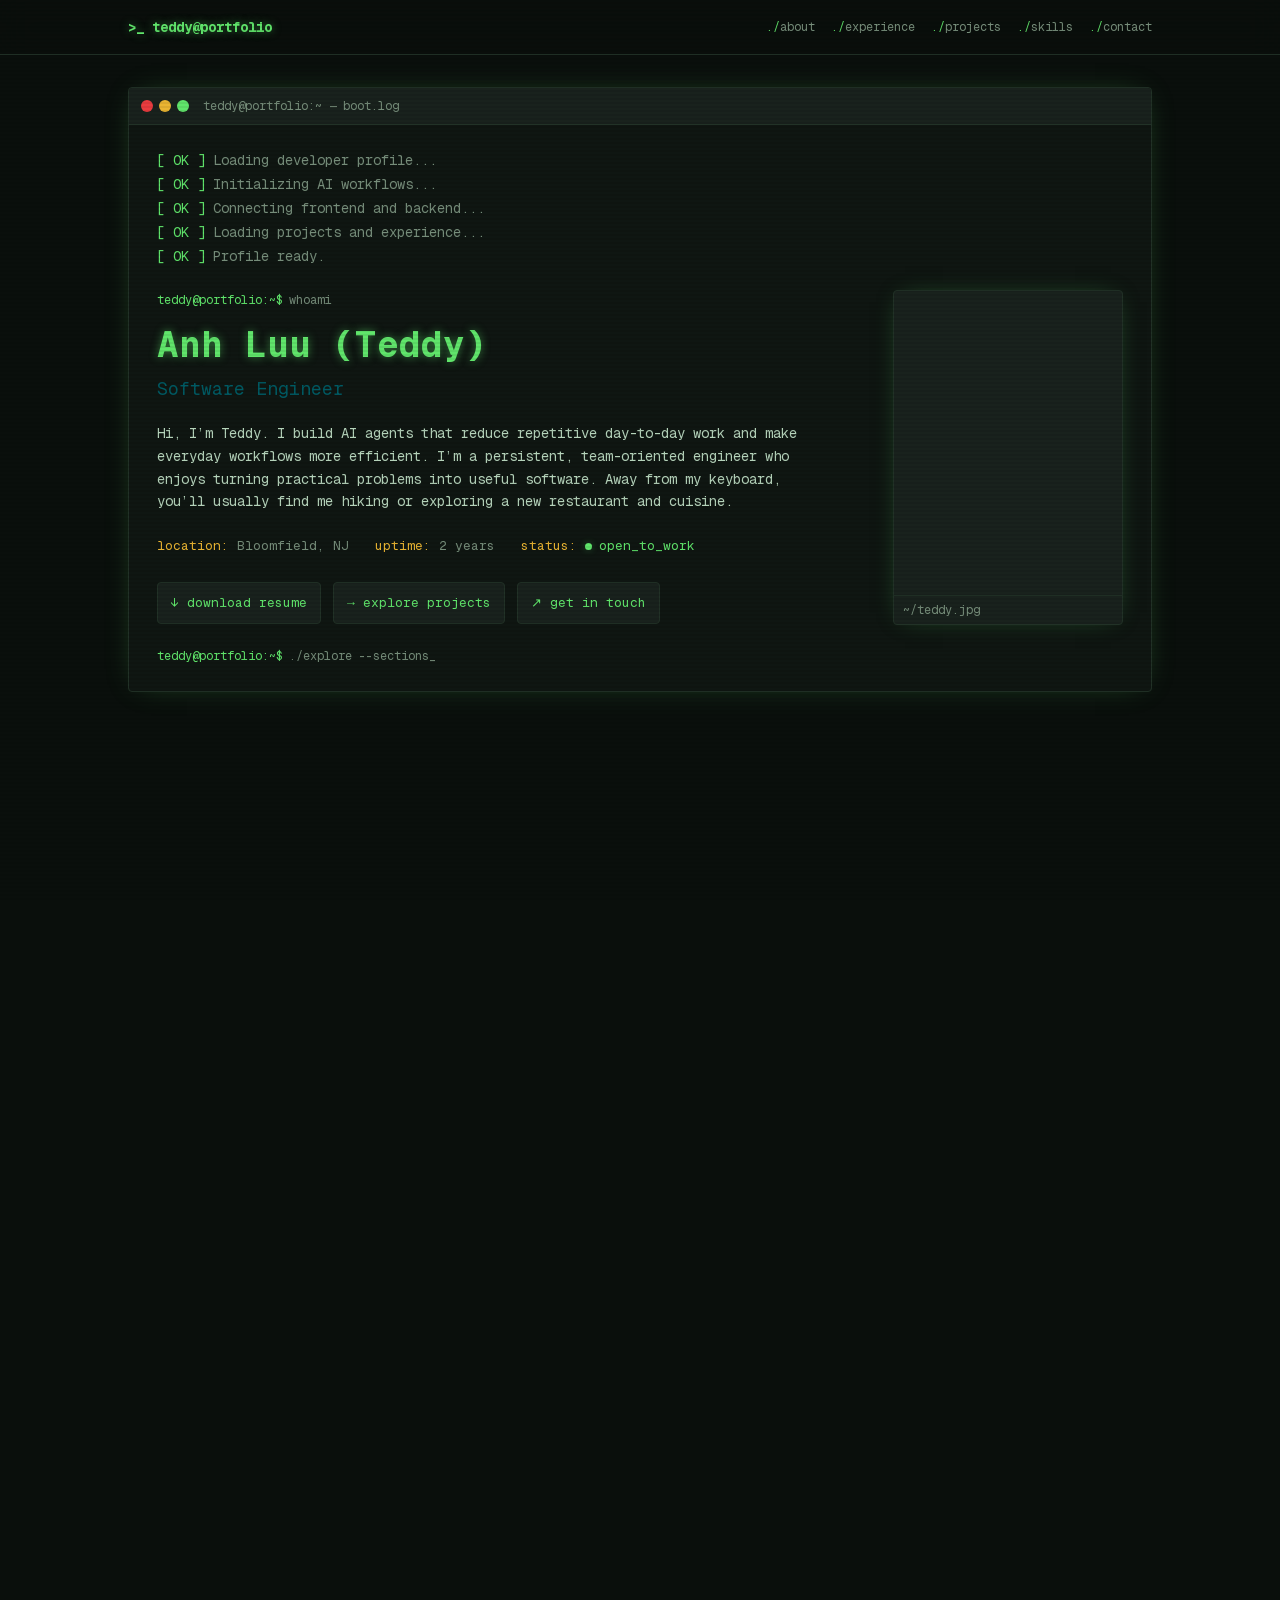
==== commit 071adbaa: "Add profile photo beside about section" ====
--- a/docs/index.html
+++ b/docs/index.html
@@ -1,11 +1,11 @@
 <!doctype html><html lang="en"><head>
 <meta charset="utf-8"><meta name="viewport" content="width=device-width,initial-scale=1">
 <title>Teddy Luu | Software Engineer</title><meta name="description" content="Teddy Luu’s portfolio: AI platforms, full-stack engineering, and selected projects."><meta name="theme-color" content="#0a0f0c">
-<link rel="icon" href="favicon.svg" type="image/svg+xml"><link rel="stylesheet" href="styles.css"><link rel="stylesheet" href="typewriter.css?v=2"><link rel="stylesheet" href="terminal.css?v=project-screenshots">
+<link rel="icon" href="favicon.svg" type="image/svg+xml"><link rel="stylesheet" href="styles.css"><link rel="stylesheet" href="typewriter.css?v=2"><link rel="stylesheet" href="terminal.css?v=profile-photo">
 <script src="boot-sequence.js?v=kata-sequence"></script></head><body><a class="skip" href="#main">Skip to content</a>
 <header class="terminal-nav"><div class="nav-inner"><a class="wordmark" href="#about" aria-label="Anh Luu (Teddy) home">&gt;_ teddy@portfolio</a><nav aria-label="Main navigation"><a href="#about"><span class="nav-prefix">./</span>about</a><a href="#experience"><span class="nav-prefix">./</span>experience</a><a href="#work"><span class="nav-prefix">./</span>projects</a><a href="#tech-stack"><span class="nav-prefix">./</span>skills</a><a href="#contact"><span class="nav-prefix">./</span>contact</a></nav></div></header>
 <main id="main" class="terminal-main">
-<section id="about" class="terminal-window" aria-label="About Teddy"><header class="window-bar"><div class="window-dots" aria-hidden="true"><i></i><i></i><i></i></div><span>teddy@portfolio:~ — boot.log</span></header><div class="window-body"><div class="boot-log" aria-label="Profile startup"><p class="boot-log-line" style="--boot-step:0"><span>[ OK ]</span> Loading developer profile...</p><p class="boot-log-line" style="--boot-step:1"><span>[ OK ]</span> Initializing AI workflows...</p><p class="boot-log-line" style="--boot-step:2"><span>[ OK ]</span> Connecting frontend and backend...</p><p class="boot-log-line" style="--boot-step:3"><span>[ OK ]</span> Loading projects and experience...</p><p class="boot-log-line" style="--boot-step:4"><span>[ OK ]</span> Profile ready.</p></div><p class="prompt whoami-prompt"><span>teddy@portfolio:~$</span> <code>whoami</code></p><h1 class="typed-heading">Anh Luu (Teddy)</h1><p class="profile-role">Software Engineer</p><p class="bio">I’m Teddy, a software engineer drawn to the possibilities of AI and the challenge of turning ideas into useful products. I enjoy exploring new technologies, learning by building, and working across different areas of software development. Each project is a chance to deepen my skills and create something that makes a difference.</p><dl class="profile-meta"><div><dt>location:</dt><dd>Bloomfield, NJ</dd></div><div><dt>uptime:</dt><dd>2 years</dd></div><div><dt>status:</dt><dd class="work-status"><span class="status-dot" aria-hidden="true"></span>open_to_work</dd></div></dl><div class="boot-actions"><a href="Teddy_Luu_Resume.pdf?v=5e0f834089db" download>↓ download resume</a><a href="#work">→ explore projects</a><a href="mailto:anhluu1114@gmail.com">↗ get in touch</a></div><p class="boot-explore-prompt"><span>teddy@portfolio:~$</span> <a href="#experience" aria-label="Explore portfolio sections">./explore --sections<span class="explore-cursor" aria-hidden="true">_</span></a></p></div></section>
+<section id="about" class="terminal-window" aria-label="About Teddy"><header class="window-bar"><div class="window-dots" aria-hidden="true"><i></i><i></i><i></i></div><span>teddy@portfolio:~ — boot.log</span></header><div class="window-body"><div class="boot-log" aria-label="Profile startup"><p class="boot-log-line" style="--boot-step:0"><span>[ OK ]</span> Loading developer profile...</p><p class="boot-log-line" style="--boot-step:1"><span>[ OK ]</span> Initializing AI workflows...</p><p class="boot-log-line" style="--boot-step:2"><span>[ OK ]</span> Connecting frontend and backend...</p><p class="boot-log-line" style="--boot-step:3"><span>[ OK ]</span> Loading projects and experience...</p><p class="boot-log-line" style="--boot-step:4"><span>[ OK ]</span> Profile ready.</p></div><div class="about-profile-layout"><div class="about-profile-copy"><p class="prompt whoami-prompt"><span>teddy@portfolio:~$</span> <code>whoami</code></p><h1 class="typed-heading">Anh Luu (Teddy)</h1><p class="profile-role">Software Engineer</p><p class="bio">Hi, I’m Teddy. I build AI agents that reduce repetitive day-to-day work and make everyday workflows more efficient. I’m a persistent, team-oriented engineer who enjoys turning practical problems into useful software. Away from my keyboard, you’ll usually find me hiking or exploring a new restaurant and cuisine.</p><dl class="profile-meta"><div><dt>location:</dt><dd>Bloomfield, NJ</dd></div><div><dt>uptime:</dt><dd>2 years</dd></div><div><dt>status:</dt><dd class="work-status"><span class="status-dot" aria-hidden="true"></span>open_to_work</dd></div></dl><div class="boot-actions"><a href="Teddy_Luu_Resume.pdf?v=5e0f834089db" download>↓ download resume</a><a href="#work">→ explore projects</a><a href="mailto:anhluu1114@gmail.com">↗ get in touch</a></div><p class="boot-explore-prompt"><span>teddy@portfolio:~$</span> <a href="#experience" aria-label="Explore portfolio sections">./explore --sections<span class="explore-cursor" aria-hidden="true">_</span></a></p></div><figure class="profile-photo-frame"><img src="images/teddy-profile.jpg" alt="Teddy Luu at a stadium concert" width="1536" height="2048" decoding="async"><figcaption>~/teddy.jpg</figcaption></figure></div></div></section>
 <section id="experience" class="terminal-window" aria-label="Experience"><header class="window-bar"><div class="window-dots" aria-hidden="true"><i></i><i></i><i></i></div><span>~/experience</span></header><div class="window-body"><p class="prompt"><span>teddy@portfolio</span><b>:~$</b> <code>cat experience/career.log</code></p><div class="career-log"><article class="log-entry"><div class="log-meta"><span class="commit">01</span><span>Aug 2024 — Present</span></div><div class="log-body"><h3>Software Engineer · AI Platform</h3><p class="company">Venera AI</p><ul><li>Built an AI health-monitoring agent supporting 100K+ elderly patients, reducing manual follow-up work by 20%.</li><li>Increased active engagement by 10% through chatbot features including speech-to-text, prompt suggestions, uploads, and chat history.</li><li>Developed a reusable Next.js UI system and helped deliver sub-second load times with a 95+ Lighthouse score.</li></ul></div></article><article class="log-entry"><div class="log-meta"><span class="commit">02</span><span>Feb — Apr 2026</span></div><div class="log-body"><h3>Software Engineer Extern</h3><p class="company">Pfizer</p><ul><li>Built an automated Python OCR pipeline to extract medication and compliance fields, reducing manual processing time by 25%.</li><li>Combined LlamaIndex and Mistral retrieval with a Streamlit interface to analyze compliance documents and reduce evaluation time by 15%.</li></ul></div></article><article class="log-entry"><div class="log-meta"><span class="commit">03</span><span>Jun — Aug 2024</span></div><div class="log-body"><h3>Software Engineering Intern</h3><p class="company">Fundy.asia</p><ul><li>Developed modular React components and TypeScript hooks, reducing dashboard load time by 30% for 1,000+ users.</li><li>Built secure FastAPI services for transaction validation and cashback calculations, cutting manual reconciliation time by 25%.</li></ul></div></article><article class="log-entry"><div class="log-meta"><span class="commit">04</span><span>Aug — Dec 2023</span></div><div class="log-body"><h3>Undergraduate Researcher</h3><p class="company">Advancing Machine and Human Reasoning Lab</p><ul><li>Automated gameplay data normalization and feature extraction with Python and Pandas, reducing preparation time by 40%.</li><li>Built reproducible NumPy, scikit-learn, and Jupyter workflows to evaluate psychometric models alongside AI and LLM approaches.</li></ul></div></article><article class="log-entry"><div class="log-meta"><span class="commit">05</span><span>Jun — Aug 2022</span></div><div class="log-body"><h3>Software Engineering Intern</h3><p class="company">Baidu USA</p><ul><li>Benchmarked AI accelerators for an autonomous driving platform, measuring latency and TOPS across vendor evaluation boards.</li><li>Adapted PyTorch and Caffe inference pipelines and automated hardware evaluation workflows for Groq, Hailo, and Synopsys.</li></ul></div></article></div></div></section>
 <section id="work" class="terminal-window" aria-label="Selected projects"><header class="window-bar"><div class="window-dots" aria-hidden="true"><i></i><i></i><i></i></div><span>~/projects</span></header><div class="window-body"><p class="prompt"><span>teddy@portfolio</span><b>:~$</b> <code>ls projects/ --details</code></p><details class="project-folder"><summary><svg class="folder-icon" aria-hidden="true" xmlns="http://www.w3.org/2000/svg" width="16" height="16" viewBox="0 0 24 24" fill="none" stroke="currentColor" stroke-width="2" stroke-linecap="round" stroke-linejoin="round"><path d="M18 19a5 5 0 0 1-5-5v8"/><path d="M9 20H4a2 2 0 0 1-2-2V5a2 2 0 0 1 2-2h3.9a2 2 0 0 1 1.69.9l.81 1.2a2 2 0 0 0 1.67.9H20a2 2 0 0 1 2 2v5"/><circle cx="13" cy="12" r="2"/><circle cx="20" cy="19" r="2"/></svg><span>agentic-shopping-assistance/</span><span class="folder-note">AI AGENTS</span></summary><div class="folder-content"><div class="project-copy"><h3>Agentic Shopping Assistance</h3><p>A multi-agent shopping system that brings discovery, evidence-based reviews, and confident product comparisons together. Led a team of four.</p><div class="tags"><span>LangGraph</span><span>Amazon Nova</span><span>Next.js</span><span>RAG</span></div><a class="repo-link" href="https://devpost.com/software/agentic-shopping-assitance" target="_blank" rel="noopener noreferrer">View on Devpost ↗</a></div><a class="project-preview" href="https://devpost.com/software/agentic-shopping-assitance" target="_blank" rel="noopener noreferrer" aria-label="View Agentic Shopping Assistance"><img class="project-screenshot" src="images/agentcart-preview.png" alt="AgentCart shopping assistant interface with product search and session tools" width="1152" height="593" loading="lazy" decoding="async"></a></div></details><details class="project-folder"><summary><svg class="folder-icon" aria-hidden="true" xmlns="http://www.w3.org/2000/svg" width="16" height="16" viewBox="0 0 24 24" fill="none" stroke="currentColor" stroke-width="2" stroke-linecap="round" stroke-linejoin="round"><path d="M18 19a5 5 0 0 1-5-5v8"/><path d="M9 20H4a2 2 0 0 1-2-2V5a2 2 0 0 1 2-2h3.9a2 2 0 0 1 1.69.9l.81 1.2a2 2 0 0 0 1.67.9H20a2 2 0 0 1 2 2v5"/><circle cx="13" cy="12" r="2"/><circle cx="20" cy="19" r="2"/></svg><span>chrysos-trading-simulator/</span><span class="folder-note">MOBILE APP</span></summary><div class="folder-content"><div class="project-copy"><h3>Chrysos Trading Simulator</h3><p>A cross-platform paper-trading app with live crypto prices, portfolio tracking, and a virtual trading engine supporting 500+ simulated trades.</p><div class="tags"><span>React Native</span><span>TypeScript</span><span>Supabase</span><span>CoinGecko</span></div><a class="repo-link" href="https://github.com/anhluu14/chrysos-trading-simulator-app" target="_blank" rel="noopener noreferrer">View repository ↗</a></div><a class="project-preview" href="https://github.com/anhluu14/chrysos-trading-simulator-app" target="_blank" rel="noopener noreferrer" aria-label="View Chrysos Trading Simulator"><img class="project-screenshot" src="images/chrysos-preview.png" alt="Chrysos paper-trading dashboard with portfolio balances, market prices, and quick trade panel" width="1059" height="913" loading="lazy" decoding="async"></a></div></details></div></section>
 <section id="tech-stack" class="terminal-window" aria-label="Skills grouped by category"><header class="window-bar"><div class="window-dots" aria-hidden="true"><i></i><i></i><i></i></div><span>~/skills</span></header><div class="window-body grouped-skills"><p class="prompt"><span>teddy@portfolio</span><b>:~$</b> <code>ls -group-by=category skills/</code></p><div class="skill-group"><h3><span>group:</span> languages/*</h3><ul><li><span aria-hidden="true">✓</span> java</li><li><span aria-hidden="true">✓</span> python</li><li><span aria-hidden="true">✓</span> c</li><li><span aria-hidden="true">✓</span> c++</li><li><span aria-hidden="true">✓</span> c#</li><li><span aria-hidden="true">✓</span> javascript</li><li><span aria-hidden="true">✓</span> typescript</li><li><span aria-hidden="true">✓</span> bash</li><li><span aria-hidden="true">✓</span> swift</li><li><span aria-hidden="true">✓</span> go</li></ul></div><div class="skill-group"><h3><span>group:</span> frontend/*</h3><ul><li><span aria-hidden="true">✓</span> html</li><li><span aria-hidden="true">✓</span> css</li><li><span aria-hidden="true">✓</span> react</li><li><span aria-hidden="true">✓</span> next.js</li><li><span aria-hidden="true">✓</span> angular</li><li><span aria-hidden="true">✓</span> bootstrap</li></ul></div><div class="skill-group"><h3><span>group:</span> backend/*</h3><ul><li><span aria-hidden="true">✓</span> node.js</li><li><span aria-hidden="true">✓</span> express.js</li><li><span aria-hidden="true">✓</span> fastapi</li><li><span aria-hidden="true">✓</span> spring boot</li><li><span aria-hidden="true">✓</span> .net</li><li><span aria-hidden="true">✓</span> flask</li></ul></div><div class="skill-group"><h3><span>group:</span> mobile/*</h3><ul><li><span aria-hidden="true">✓</span> flutter</li><li><span aria-hidden="true">✓</span> react native</li></ul></div><div class="skill-group"><h3><span>group:</span> databases/*</h3><ul><li><span aria-hidden="true">✓</span> mysql</li><li><span aria-hidden="true">✓</span> firebase realtime</li></ul></div><div class="skill-group"><h3><span>group:</span> cloud_devops/*</h3><ul><li><span aria-hidden="true">✓</span> azure</li><li><span aria-hidden="true">✓</span> aws</li><li><span aria-hidden="true">✓</span> linux</li><li><span aria-hidden="true">✓</span> docker</li><li><span aria-hidden="true">✓</span> ci/cd</li></ul></div><div class="skill-group"><h3><span>group:</span> apis_testing/*</h3><ul><li><span aria-hidden="true">✓</span> websocket</li><li><span aria-hidden="true">✓</span> graphql</li><li><span aria-hidden="true">✓</span> junit</li><li><span aria-hidden="true">✓</span> mockito</li></ul></div><div class="skill-group"><h3><span>group:</span> ai_llm/*</h3><ul><li><span aria-hidden="true">✓</span> llamaindex</li><li><span aria-hidden="true">✓</span> google ai studio</li><li><span aria-hidden="true">✓</span> rag</li><li><span aria-hidden="true">✓</span> hugging face</li></ul></div><div class="skill-group"><h3><span>group:</span> machine_learning_data/*</h3><ul><li><span aria-hidden="true">✓</span> pytorch</li><li><span aria-hidden="true">✓</span> pandas</li><li><span aria-hidden="true">✓</span> tensorflow</li><li><span aria-hidden="true">✓</span> scikit-learn</li><li><span aria-hidden="true">✓</span> numpy</li><li><span aria-hidden="true">✓</span> opencv</li><li><span aria-hidden="true">✓</span> matlab</li></ul></div><p class="skills-end-prompt" aria-hidden="true"><span>$</span> <span class="skills-prompt-cursor">_</span></p></div></section>
--- a/docs/terminal.css
+++ b/docs/terminal.css
@@ -120,6 +120,12 @@
 .terminal-nav nav .nav-prefix{color:var(--accent)}
 .project-folder summary .folder-icon{width:16px;height:16px;flex-shrink:0;color:#005a63}
 .project-screenshot{display:block;width:100%;height:auto;border:1px solid var(--border);border-radius:5px}
+.about-profile-layout{display:grid;grid-template-columns:minmax(0,1fr) 230px;gap:32px;align-items:start}
+.about-profile-copy{min-width:0}
+.profile-photo-frame{margin:0;position:relative;border:1px solid var(--border);border-radius:4px;overflow:hidden;background:var(--terminal-secondary);box-shadow:0 0 24px -12px var(--terminal-glow)}
+.profile-photo-frame img{display:block;width:100%;height:auto;aspect-ratio:3/4;object-fit:cover;object-position:58% 50%;filter:saturate(.9) contrast(1.04)}
+.profile-photo-frame figcaption{padding:6px 9px;border-top:1px solid var(--border);color:var(--muted);font:400 12px/16px 'Portfolio Geist Mono',monospace}
+@media(max-width:750px){.about-profile-layout{grid-template-columns:1fr}.profile-photo-frame{width:min(100%,280px);margin-top:4px}.profile-photo-frame img{aspect-ratio:3/4}}
 .terminal-nav nav a:hover,.terminal-nav nav a:focus-visible{color:var(--accent)}
 @media(max-width:750px){.terminal-nav nav{margin-left:0}}
 @media print{body::before{display:none}.terminal-window,#contact{box-shadow:none}h1.typed-heading,.terminal-nav .wordmark{text-shadow:none}}
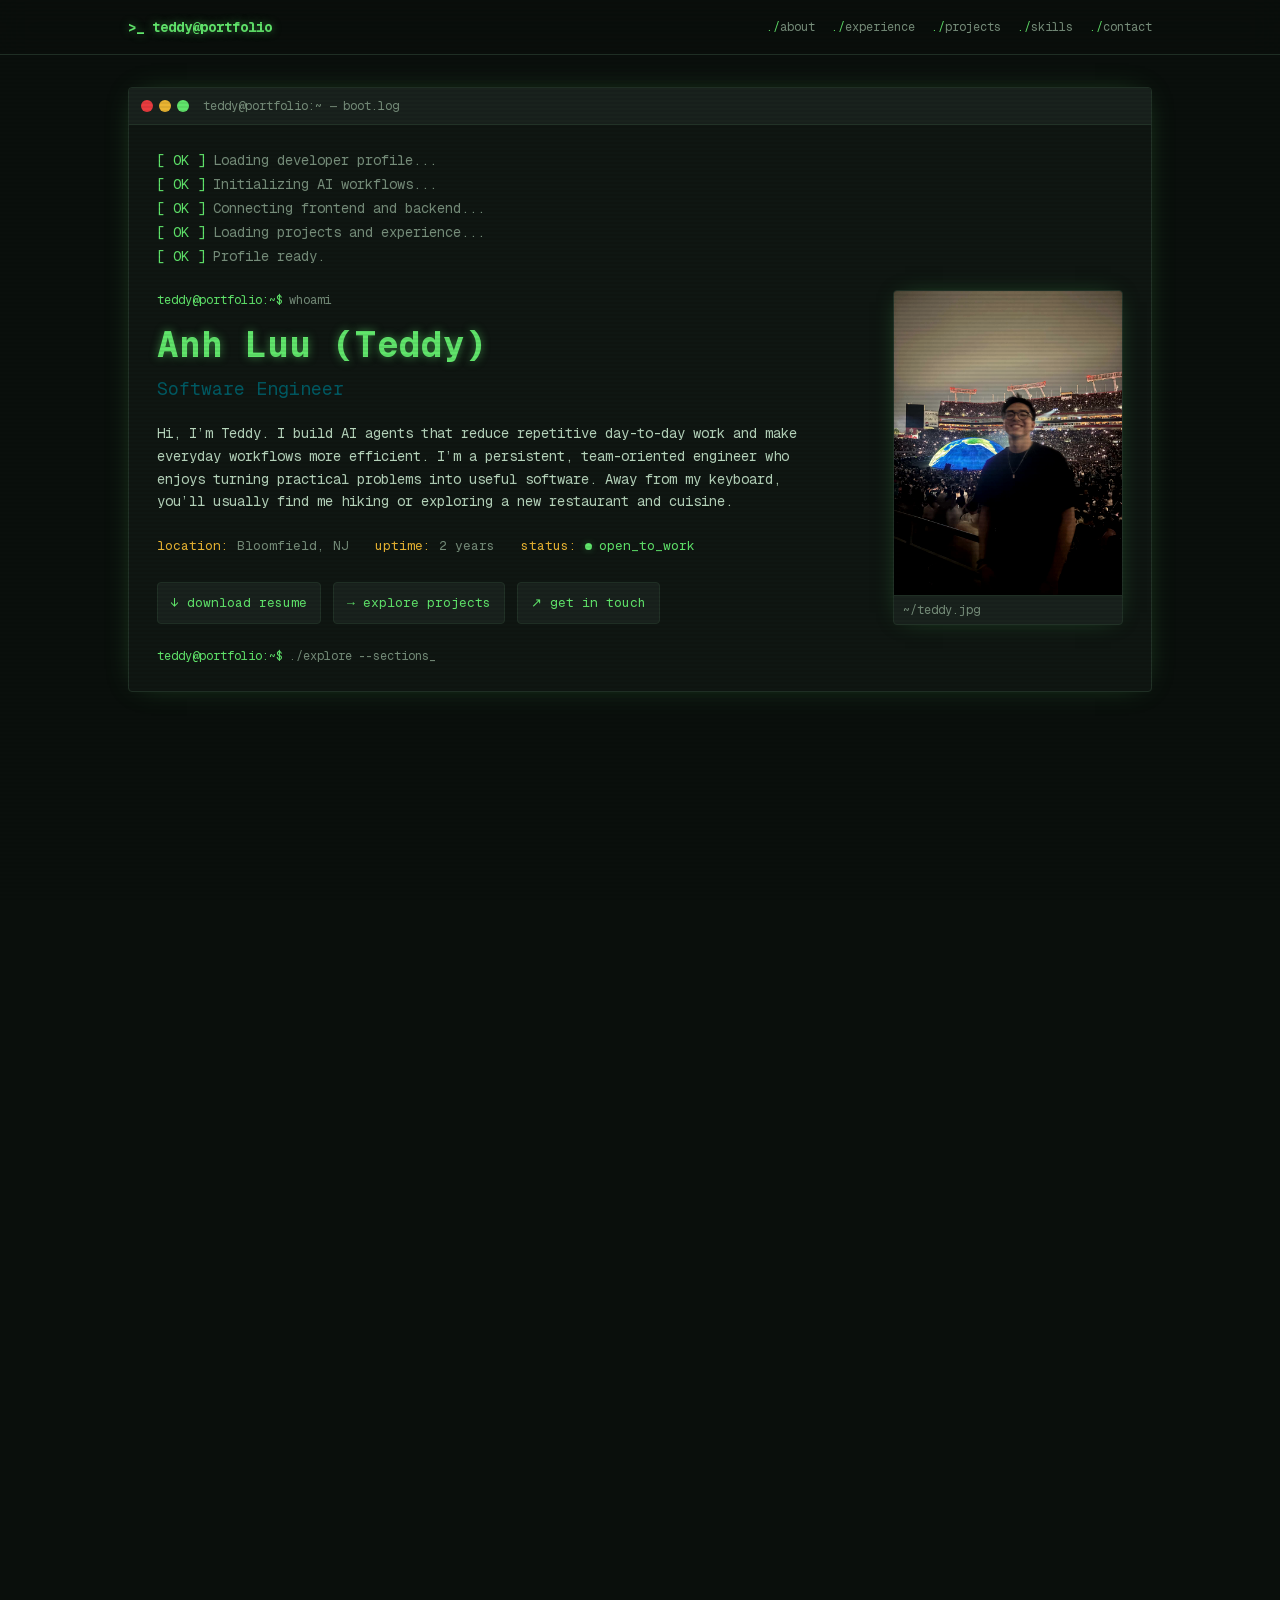
==== commit aa45bcff: "Update Baidu internship dates and resume" ====
--- a/docs/index.html
+++ b/docs/index.html
@@ -5,8 +5,8 @@
 <script src="boot-sequence.js?v=kata-sequence"></script></head><body><a class="skip" href="#main">Skip to content</a>
 <header class="terminal-nav"><div class="nav-inner"><a class="wordmark" href="#about" aria-label="Anh Luu (Teddy) home">&gt;_ teddy@portfolio</a><nav aria-label="Main navigation"><a href="#about"><span class="nav-prefix">./</span>about</a><a href="#experience"><span class="nav-prefix">./</span>experience</a><a href="#work"><span class="nav-prefix">./</span>projects</a><a href="#tech-stack"><span class="nav-prefix">./</span>skills</a><a href="#contact"><span class="nav-prefix">./</span>contact</a></nav></div></header>
 <main id="main" class="terminal-main">
-<section id="about" class="terminal-window" aria-label="About Teddy"><header class="window-bar"><div class="window-dots" aria-hidden="true"><i></i><i></i><i></i></div><span>teddy@portfolio:~ — boot.log</span></header><div class="window-body"><div class="boot-log" aria-label="Profile startup"><p class="boot-log-line" style="--boot-step:0"><span>[ OK ]</span> Loading developer profile...</p><p class="boot-log-line" style="--boot-step:1"><span>[ OK ]</span> Initializing AI workflows...</p><p class="boot-log-line" style="--boot-step:2"><span>[ OK ]</span> Connecting frontend and backend...</p><p class="boot-log-line" style="--boot-step:3"><span>[ OK ]</span> Loading projects and experience...</p><p class="boot-log-line" style="--boot-step:4"><span>[ OK ]</span> Profile ready.</p></div><div class="about-profile-layout"><div class="about-profile-copy"><p class="prompt whoami-prompt"><span>teddy@portfolio:~$</span> <code>whoami</code></p><h1 class="typed-heading">Anh Luu (Teddy)</h1><p class="profile-role">Software Engineer</p><p class="bio">Hi, I’m Teddy. I build AI agents that reduce repetitive day-to-day work and make everyday workflows more efficient. I’m a persistent, team-oriented engineer who enjoys turning practical problems into useful software. Away from my keyboard, you’ll usually find me hiking or exploring a new restaurant and cuisine.</p><dl class="profile-meta"><div><dt>location:</dt><dd>Bloomfield, NJ</dd></div><div><dt>uptime:</dt><dd>2 years</dd></div><div><dt>status:</dt><dd class="work-status"><span class="status-dot" aria-hidden="true"></span>open_to_work</dd></div></dl><div class="boot-actions"><a href="Teddy_Luu_Resume.pdf?v=5e0f834089db" download>↓ download resume</a><a href="#work">→ explore projects</a><a href="mailto:anhluu1114@gmail.com">↗ get in touch</a></div><p class="boot-explore-prompt"><span>teddy@portfolio:~$</span> <a href="#experience" aria-label="Explore portfolio sections">./explore --sections<span class="explore-cursor" aria-hidden="true">_</span></a></p></div><figure class="profile-photo-frame"><img src="images/teddy-profile.jpg" alt="Teddy Luu at a stadium concert" width="1536" height="2048" decoding="async"><figcaption>~/teddy.jpg</figcaption></figure></div></div></section>
-<section id="experience" class="terminal-window" aria-label="Experience"><header class="window-bar"><div class="window-dots" aria-hidden="true"><i></i><i></i><i></i></div><span>~/experience</span></header><div class="window-body"><p class="prompt"><span>teddy@portfolio</span><b>:~$</b> <code>cat experience/career.log</code></p><div class="career-log"><article class="log-entry"><div class="log-meta"><span class="commit">01</span><span>Aug 2024 — Present</span></div><div class="log-body"><h3>Software Engineer · AI Platform</h3><p class="company">Venera AI</p><ul><li>Built an AI health-monitoring agent supporting 100K+ elderly patients, reducing manual follow-up work by 20%.</li><li>Increased active engagement by 10% through chatbot features including speech-to-text, prompt suggestions, uploads, and chat history.</li><li>Developed a reusable Next.js UI system and helped deliver sub-second load times with a 95+ Lighthouse score.</li></ul></div></article><article class="log-entry"><div class="log-meta"><span class="commit">02</span><span>Feb — Apr 2026</span></div><div class="log-body"><h3>Software Engineer Extern</h3><p class="company">Pfizer</p><ul><li>Built an automated Python OCR pipeline to extract medication and compliance fields, reducing manual processing time by 25%.</li><li>Combined LlamaIndex and Mistral retrieval with a Streamlit interface to analyze compliance documents and reduce evaluation time by 15%.</li></ul></div></article><article class="log-entry"><div class="log-meta"><span class="commit">03</span><span>Jun — Aug 2024</span></div><div class="log-body"><h3>Software Engineering Intern</h3><p class="company">Fundy.asia</p><ul><li>Developed modular React components and TypeScript hooks, reducing dashboard load time by 30% for 1,000+ users.</li><li>Built secure FastAPI services for transaction validation and cashback calculations, cutting manual reconciliation time by 25%.</li></ul></div></article><article class="log-entry"><div class="log-meta"><span class="commit">04</span><span>Aug — Dec 2023</span></div><div class="log-body"><h3>Undergraduate Researcher</h3><p class="company">Advancing Machine and Human Reasoning Lab</p><ul><li>Automated gameplay data normalization and feature extraction with Python and Pandas, reducing preparation time by 40%.</li><li>Built reproducible NumPy, scikit-learn, and Jupyter workflows to evaluate psychometric models alongside AI and LLM approaches.</li></ul></div></article><article class="log-entry"><div class="log-meta"><span class="commit">05</span><span>Jun — Aug 2022</span></div><div class="log-body"><h3>Software Engineering Intern</h3><p class="company">Baidu USA</p><ul><li>Benchmarked AI accelerators for an autonomous driving platform, measuring latency and TOPS across vendor evaluation boards.</li><li>Adapted PyTorch and Caffe inference pipelines and automated hardware evaluation workflows for Groq, Hailo, and Synopsys.</li></ul></div></article></div></div></section>
+<section id="about" class="terminal-window" aria-label="About Teddy"><header class="window-bar"><div class="window-dots" aria-hidden="true"><i></i><i></i><i></i></div><span>teddy@portfolio:~ — boot.log</span></header><div class="window-body"><div class="boot-log" aria-label="Profile startup"><p class="boot-log-line" style="--boot-step:0"><span>[ OK ]</span> Loading developer profile...</p><p class="boot-log-line" style="--boot-step:1"><span>[ OK ]</span> Initializing AI workflows...</p><p class="boot-log-line" style="--boot-step:2"><span>[ OK ]</span> Connecting frontend and backend...</p><p class="boot-log-line" style="--boot-step:3"><span>[ OK ]</span> Loading projects and experience...</p><p class="boot-log-line" style="--boot-step:4"><span>[ OK ]</span> Profile ready.</p></div><div class="about-profile-layout"><div class="about-profile-copy"><p class="prompt whoami-prompt"><span>teddy@portfolio:~$</span> <code>whoami</code></p><h1 class="typed-heading">Anh Luu (Teddy)</h1><p class="profile-role">Software Engineer</p><p class="bio">Hi, I’m Teddy. I build AI agents that reduce repetitive day-to-day work and make everyday workflows more efficient. I’m a persistent, team-oriented engineer who enjoys turning practical problems into useful software. Away from my keyboard, you’ll usually find me hiking or exploring a new restaurant and cuisine.</p><dl class="profile-meta"><div><dt>location:</dt><dd>Bloomfield, NJ</dd></div><div><dt>uptime:</dt><dd>2 years</dd></div><div><dt>status:</dt><dd class="work-status"><span class="status-dot" aria-hidden="true"></span>open_to_work</dd></div></dl><div class="boot-actions"><a href="Teddy_Luu_Resume.pdf?v=4bbaa2a9e861" download>↓ download resume</a><a href="#work">→ explore projects</a><a href="mailto:anhluu1114@gmail.com">↗ get in touch</a></div><p class="boot-explore-prompt"><span>teddy@portfolio:~$</span> <a href="#experience" aria-label="Explore portfolio sections">./explore --sections<span class="explore-cursor" aria-hidden="true">_</span></a></p></div><figure class="profile-photo-frame"><img src="images/teddy-profile.jpg" alt="Teddy Luu at a stadium concert" width="1536" height="2048" decoding="async"><figcaption>~/teddy.jpg</figcaption></figure></div></div></section>
+<section id="experience" class="terminal-window" aria-label="Experience"><header class="window-bar"><div class="window-dots" aria-hidden="true"><i></i><i></i><i></i></div><span>~/experience</span></header><div class="window-body"><p class="prompt"><span>teddy@portfolio</span><b>:~$</b> <code>cat experience/career.log</code></p><div class="career-log"><article class="log-entry"><div class="log-meta"><span class="commit">01</span><span>May 2026 — Present</span></div><div class="log-body"><h3>Software Engineer · AI Platform</h3><p class="company">Venera AI</p><ul><li>Built an AI health-monitoring agent supporting 100K+ elderly patients, reducing manual follow-up work by 20%.</li><li>Increased active engagement by 10% through chatbot features including speech-to-text, prompt suggestions, uploads, and chat history.</li><li>Developed a reusable Next.js UI system and helped deliver sub-second load times with a 95+ Lighthouse score.</li></ul></div></article><article class="log-entry"><div class="log-meta"><span class="commit">02</span><span>Feb — Apr 2026</span></div><div class="log-body"><h3>Software Engineer Extern</h3><p class="company">Pfizer</p><ul><li>Built an automated Python OCR pipeline to extract medication and compliance fields, reducing manual processing time by 25%.</li><li>Combined LlamaIndex and Mistral retrieval with a Streamlit interface to analyze compliance documents and reduce evaluation time by 15%.</li></ul></div></article><article class="log-entry"><div class="log-meta"><span class="commit">03</span><span>Jun — Aug 2024</span></div><div class="log-body"><h3>Software Engineering Intern</h3><p class="company">Fundy.asia</p><ul><li>Developed modular React components and TypeScript hooks, reducing dashboard load time by 30% for 1,000+ users.</li><li>Built secure FastAPI services for transaction validation and cashback calculations, cutting manual reconciliation time by 25%.</li></ul></div></article><article class="log-entry"><div class="log-meta"><span class="commit">04</span><span>Aug — Dec 2023</span></div><div class="log-body"><h3>Undergraduate Researcher</h3><p class="company">Advancing Machine and Human Reasoning Lab</p><ul><li>Automated gameplay data normalization and feature extraction with Python and Pandas, reducing preparation time by 40%.</li><li>Built reproducible NumPy, scikit-learn, and Jupyter workflows to evaluate psychometric models alongside AI and LLM approaches.</li></ul></div></article><article class="log-entry"><div class="log-meta"><span class="commit">05</span><span>Jun 2023 – Aug 2023</span></div><div class="log-body"><h3>Software Engineering Intern</h3><p class="company">Baidu USA</p><ul><li>Benchmarked AI accelerators for an autonomous driving platform, measuring latency and TOPS across vendor evaluation boards.</li><li>Adapted PyTorch and Caffe inference pipelines and automated hardware evaluation workflows for Groq, Hailo, and Synopsys.</li></ul></div></article></div></div></section>
 <section id="work" class="terminal-window" aria-label="Selected projects"><header class="window-bar"><div class="window-dots" aria-hidden="true"><i></i><i></i><i></i></div><span>~/projects</span></header><div class="window-body"><p class="prompt"><span>teddy@portfolio</span><b>:~$</b> <code>ls projects/ --details</code></p><details class="project-folder"><summary><svg class="folder-icon" aria-hidden="true" xmlns="http://www.w3.org/2000/svg" width="16" height="16" viewBox="0 0 24 24" fill="none" stroke="currentColor" stroke-width="2" stroke-linecap="round" stroke-linejoin="round"><path d="M18 19a5 5 0 0 1-5-5v8"/><path d="M9 20H4a2 2 0 0 1-2-2V5a2 2 0 0 1 2-2h3.9a2 2 0 0 1 1.69.9l.81 1.2a2 2 0 0 0 1.67.9H20a2 2 0 0 1 2 2v5"/><circle cx="13" cy="12" r="2"/><circle cx="20" cy="19" r="2"/></svg><span>agentic-shopping-assistance/</span><span class="folder-note">AI AGENTS</span></summary><div class="folder-content"><div class="project-copy"><h3>Agentic Shopping Assistance</h3><p>A multi-agent shopping system that brings discovery, evidence-based reviews, and confident product comparisons together. Led a team of four.</p><div class="tags"><span>LangGraph</span><span>Amazon Nova</span><span>Next.js</span><span>RAG</span></div><a class="repo-link" href="https://devpost.com/software/agentic-shopping-assitance" target="_blank" rel="noopener noreferrer">View on Devpost ↗</a></div><a class="project-preview" href="https://devpost.com/software/agentic-shopping-assitance" target="_blank" rel="noopener noreferrer" aria-label="View Agentic Shopping Assistance"><img class="project-screenshot" src="images/agentcart-preview.png" alt="AgentCart shopping assistant interface with product search and session tools" width="1152" height="593" loading="lazy" decoding="async"></a></div></details><details class="project-folder"><summary><svg class="folder-icon" aria-hidden="true" xmlns="http://www.w3.org/2000/svg" width="16" height="16" viewBox="0 0 24 24" fill="none" stroke="currentColor" stroke-width="2" stroke-linecap="round" stroke-linejoin="round"><path d="M18 19a5 5 0 0 1-5-5v8"/><path d="M9 20H4a2 2 0 0 1-2-2V5a2 2 0 0 1 2-2h3.9a2 2 0 0 1 1.69.9l.81 1.2a2 2 0 0 0 1.67.9H20a2 2 0 0 1 2 2v5"/><circle cx="13" cy="12" r="2"/><circle cx="20" cy="19" r="2"/></svg><span>chrysos-trading-simulator/</span><span class="folder-note">MOBILE APP</span></summary><div class="folder-content"><div class="project-copy"><h3>Chrysos Trading Simulator</h3><p>A cross-platform paper-trading app with live crypto prices, portfolio tracking, and a virtual trading engine supporting 500+ simulated trades.</p><div class="tags"><span>React Native</span><span>TypeScript</span><span>Supabase</span><span>CoinGecko</span></div><a class="repo-link" href="https://github.com/anhluu14/chrysos-trading-simulator-app" target="_blank" rel="noopener noreferrer">View repository ↗</a></div><a class="project-preview" href="https://github.com/anhluu14/chrysos-trading-simulator-app" target="_blank" rel="noopener noreferrer" aria-label="View Chrysos Trading Simulator"><img class="project-screenshot" src="images/chrysos-preview.png" alt="Chrysos paper-trading dashboard with portfolio balances, market prices, and quick trade panel" width="1059" height="913" loading="lazy" decoding="async"></a></div></details></div></section>
 <section id="tech-stack" class="terminal-window" aria-label="Skills grouped by category"><header class="window-bar"><div class="window-dots" aria-hidden="true"><i></i><i></i><i></i></div><span>~/skills</span></header><div class="window-body grouped-skills"><p class="prompt"><span>teddy@portfolio</span><b>:~$</b> <code>ls -group-by=category skills/</code></p><div class="skill-group"><h3><span>group:</span> languages/*</h3><ul><li><span aria-hidden="true">✓</span> java</li><li><span aria-hidden="true">✓</span> python</li><li><span aria-hidden="true">✓</span> c</li><li><span aria-hidden="true">✓</span> c++</li><li><span aria-hidden="true">✓</span> c#</li><li><span aria-hidden="true">✓</span> javascript</li><li><span aria-hidden="true">✓</span> typescript</li><li><span aria-hidden="true">✓</span> bash</li><li><span aria-hidden="true">✓</span> swift</li><li><span aria-hidden="true">✓</span> go</li></ul></div><div class="skill-group"><h3><span>group:</span> frontend/*</h3><ul><li><span aria-hidden="true">✓</span> html</li><li><span aria-hidden="true">✓</span> css</li><li><span aria-hidden="true">✓</span> react</li><li><span aria-hidden="true">✓</span> next.js</li><li><span aria-hidden="true">✓</span> angular</li><li><span aria-hidden="true">✓</span> bootstrap</li></ul></div><div class="skill-group"><h3><span>group:</span> backend/*</h3><ul><li><span aria-hidden="true">✓</span> node.js</li><li><span aria-hidden="true">✓</span> express.js</li><li><span aria-hidden="true">✓</span> fastapi</li><li><span aria-hidden="true">✓</span> spring boot</li><li><span aria-hidden="true">✓</span> .net</li><li><span aria-hidden="true">✓</span> flask</li></ul></div><div class="skill-group"><h3><span>group:</span> mobile/*</h3><ul><li><span aria-hidden="true">✓</span> flutter</li><li><span aria-hidden="true">✓</span> react native</li></ul></div><div class="skill-group"><h3><span>group:</span> databases/*</h3><ul><li><span aria-hidden="true">✓</span> mysql</li><li><span aria-hidden="true">✓</span> firebase realtime</li></ul></div><div class="skill-group"><h3><span>group:</span> cloud_devops/*</h3><ul><li><span aria-hidden="true">✓</span> azure</li><li><span aria-hidden="true">✓</span> aws</li><li><span aria-hidden="true">✓</span> linux</li><li><span aria-hidden="true">✓</span> docker</li><li><span aria-hidden="true">✓</span> ci/cd</li></ul></div><div class="skill-group"><h3><span>group:</span> apis_testing/*</h3><ul><li><span aria-hidden="true">✓</span> websocket</li><li><span aria-hidden="true">✓</span> graphql</li><li><span aria-hidden="true">✓</span> junit</li><li><span aria-hidden="true">✓</span> mockito</li></ul></div><div class="skill-group"><h3><span>group:</span> ai_llm/*</h3><ul><li><span aria-hidden="true">✓</span> llamaindex</li><li><span aria-hidden="true">✓</span> google ai studio</li><li><span aria-hidden="true">✓</span> rag</li><li><span aria-hidden="true">✓</span> hugging face</li></ul></div><div class="skill-group"><h3><span>group:</span> machine_learning_data/*</h3><ul><li><span aria-hidden="true">✓</span> pytorch</li><li><span aria-hidden="true">✓</span> pandas</li><li><span aria-hidden="true">✓</span> tensorflow</li><li><span aria-hidden="true">✓</span> scikit-learn</li><li><span aria-hidden="true">✓</span> numpy</li><li><span aria-hidden="true">✓</span> opencv</li><li><span aria-hidden="true">✓</span> matlab</li></ul></div><p class="skills-end-prompt" aria-hidden="true"><span>$</span> <span class="skills-prompt-cursor">_</span></p></div></section>
 <section id="contact" class="terminal-window" aria-label="Contact"><header class="window-bar"><div class="window-dots" aria-hidden="true"><i></i><i></i><i></i></div><span>~/contact</span></header><div class="window-body"><p class="prompt"><span>teddy@portfolio</span><b>:~$</b> <code>contact/init-connection.sh</code></p><p class="contact-intro">Open to software engineering and AI opportunities. Send a packet and I&#39;ll respond within one business day.</p><div class="contact-rows"><a href="mailto:anhluu1114@gmail.com"><svg class="contact-icon" viewBox="0 0 24 24" fill="none" stroke="currentColor" stroke-width="2" stroke-linecap="round" stroke-linejoin="round" aria-hidden="true"><rect x="2" y="4" width="20" height="16" rx="2"/><path d="m22 7-10 6L2 7"/></svg><span class="contact-kind">email</span><span class="contact-value">anhluu1114@gmail.com</span></a><a href="https://github.com/anhluu14" target="_blank" rel="noopener noreferrer"><svg class="contact-icon" viewBox="0 0 24 24" fill="none" stroke="currentColor" stroke-width="2" stroke-linecap="round" stroke-linejoin="round" aria-hidden="true"><path d="m18 16 4-4-4-4M6 8l-4 4 4 4m8.5-12-5 16"/></svg><span class="contact-kind">github</span><span class="contact-value">anhluu14</span></a><a href="https://linkedin.com/in/anh-tuan-luu" target="_blank" rel="noopener noreferrer"><svg class="contact-icon" viewBox="0 0 24 24" fill="none" stroke="currentColor" stroke-width="2" stroke-linecap="round" stroke-linejoin="round" aria-hidden="true"><circle cx="12" cy="12" r="10"/><path d="M12 2a14.5 14.5 0 0 0 0 20 14.5 14.5 0 0 0 0-20M2 12h20"/></svg><span class="contact-kind">linkedin</span><span class="contact-value">anh-tuan-luu</span></a></div></div></section>
